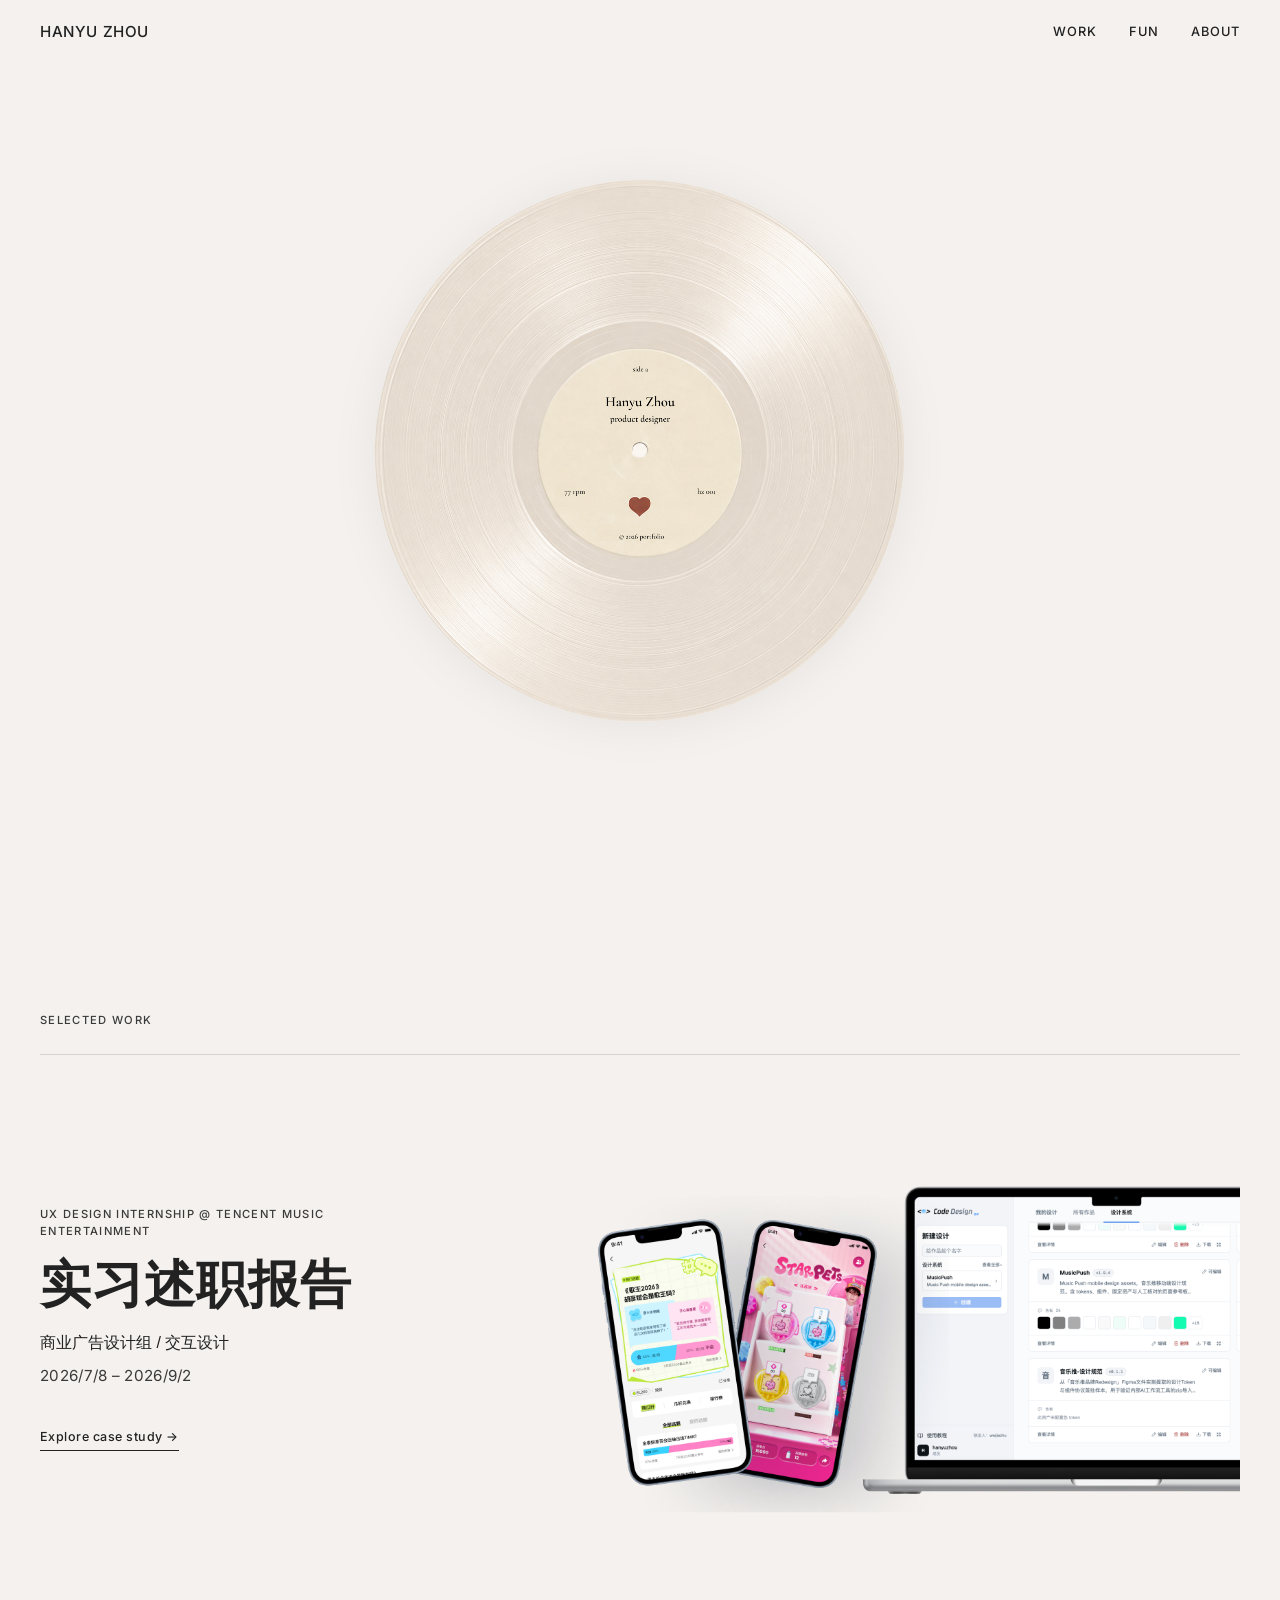
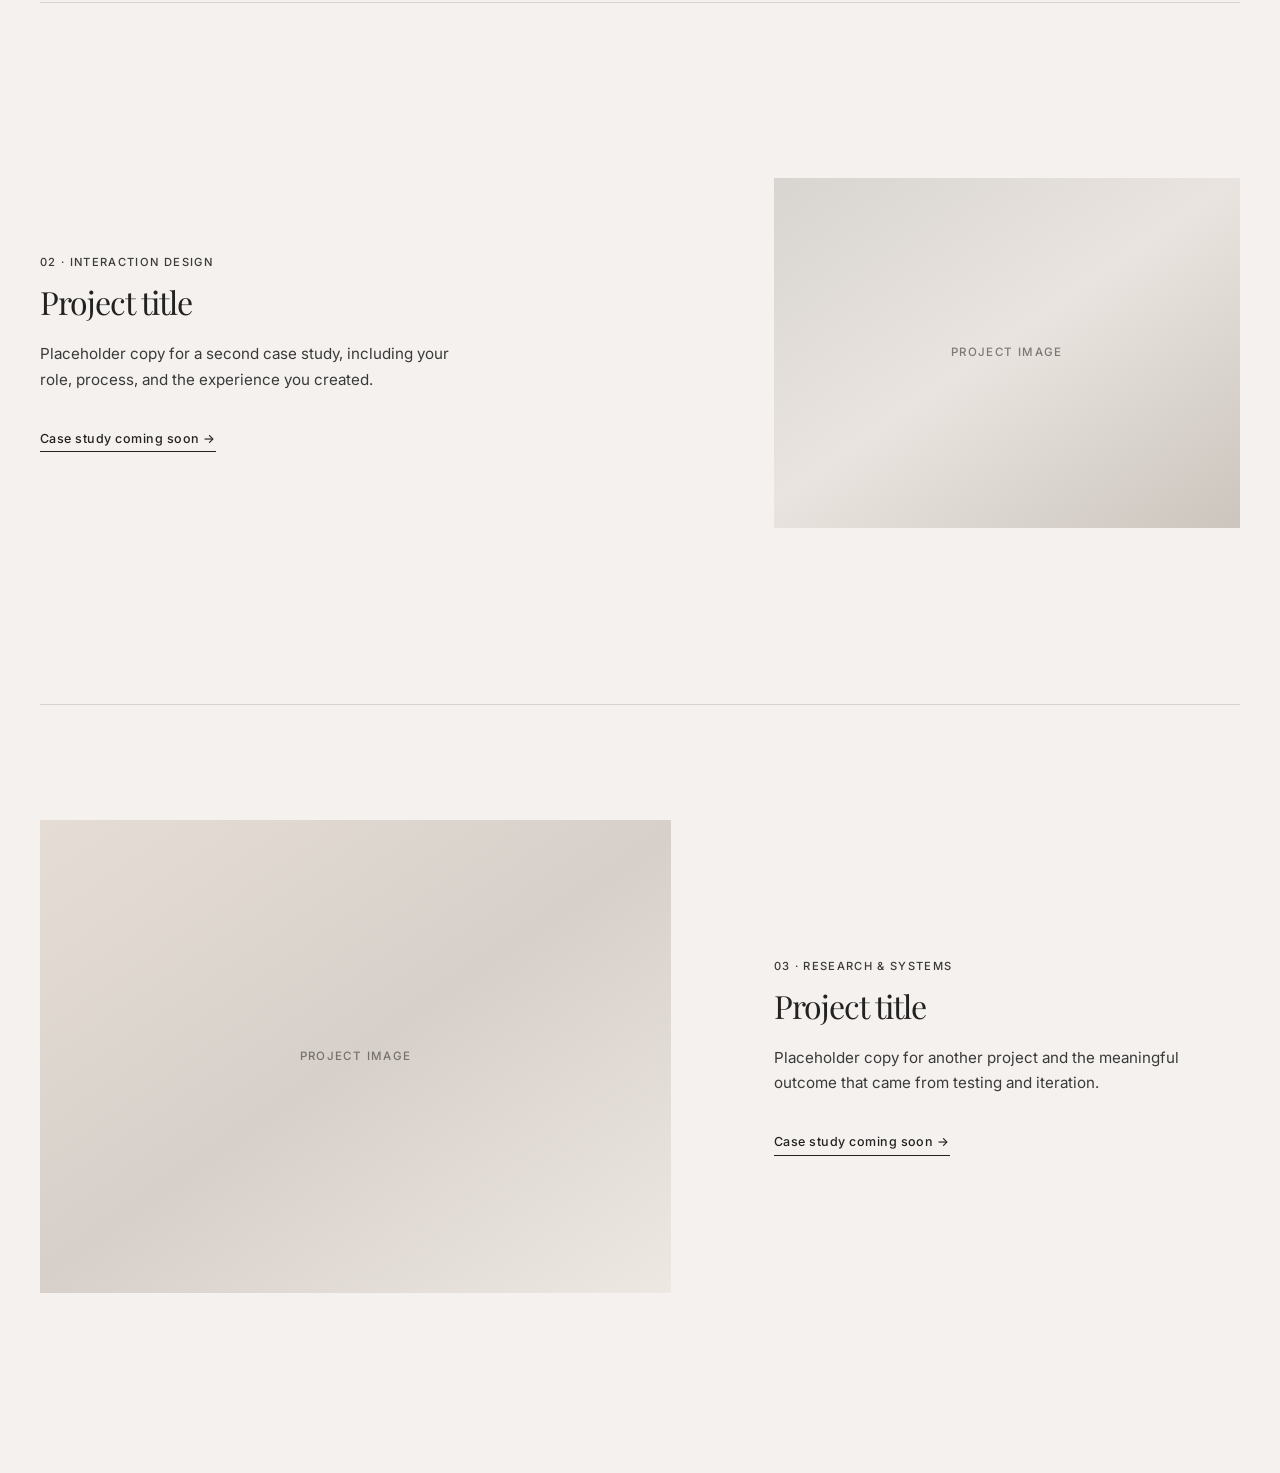
==== index.html @ 380f493a "Publish the static portfolio site for Vercel. Co-authored-by: Cursor <cursoragent@cursor.com>" ====
<!DOCTYPE html>
<html lang="en">
  <head>
    <meta charset="UTF-8" />
    <meta name="viewport" content="width=device-width, initial-scale=1.0" />
    <title>Hanyu Zhou — Product Designer</title>
    <link rel="preconnect" href="https://fonts.googleapis.com" />
    <link rel="preconnect" href="https://fonts.gstatic.com" crossorigin />
    <link
      href="https://fonts.googleapis.com/css2?family=Inter:wght@300;400;500;600&family=Playfair+Display:ital,wght@0,400;0,500;1,400&display=swap"
      rel="stylesheet"
    />
    <link rel="stylesheet" href="styles.css?v=20260831" />
  </head>
  <body>
    <header class="site-header">
      <a href="#" class="logo" aria-label="Home">Hanyu Zhou</a>
      <nav class="site-nav" aria-label="Primary">
        <a href="#work" class="nav-link">Work</a>
        <a href="#fun" class="nav-link">Fun</a>
        <a href="about.html" class="nav-link">About</a>
      </nav>
    </header>

    <main>
      <section class="hero" aria-label="Introduction">
        <div class="hero-inner">
          <div class="hero-vinyl" aria-hidden="true">
            <div class="vinyl-frame">
              <img
                src="assets/vinyl.png"
                alt=""
                class="vinyl-img"
                width="560"
                height="560"
              />
            </div>
          </div>
        </div>
      </section>

      <section id="work" class="work" aria-label="Selected work">
        <header class="work-header">
          <p class="eyebrow">Selected work</p>
        </header>

        <div class="project-list">
          <article class="project project--report">
            <div class="project-copy">
              <p class="project-meta">
                UX Design Internship @ Tencent Music Entertainment
              </p>
              <h2 class="zh">实习述职报告</h2>
              <p class="project-role zh">商业广告设计组 / 交互设计</p>
              <p class="project-date">2026/7/8 – 2026/9/2</p>
              <a href="tencent-music.html" class="project-link"
                >Explore case study →</a
              >
            </div>
            <div class="project-visual project-visual--report">
              <img
                src="assets/tme_title.png"
                alt="腾讯音乐实习项目界面示意"
                width="3840"
                height="2160"
              />
            </div>
          </article>

          <article class="project project--reverse">
            <div class="project-visual project-visual--two" role="img" aria-label="Project image placeholder">
              <span>Project image</span>
            </div>
            <div class="project-copy">
              <p class="project-meta">02 · Interaction design</p>
              <h2>Project title</h2>
              <p>
                Placeholder copy for a second case study, including your role,
                process, and the experience you created.
              </p>
              <span class="project-link">Case study coming soon →</span>
            </div>
          </article>

          <article class="project">
            <div class="project-visual project-visual--three" role="img" aria-label="Project image placeholder">
              <span>Project image</span>
            </div>
            <div class="project-copy">
              <p class="project-meta">03 · Research &amp; systems</p>
              <h2>Project title</h2>
              <p>
                Placeholder copy for another project and the meaningful outcome
                that came from testing and iteration.
              </p>
              <span class="project-link">Case study coming soon →</span>
            </div>
          </article>
        </div>
      </section>
    </main>
  </body>
</html>
---- styles.css ----
:root {
  --bg-cream: #f4f1ee;
  --text: #222;
  --text-muted: #3a3a3a;
  --header-pad: clamp(1.25rem, 4vw, 2.5rem);
}

*,
*::before,
*::after {
  box-sizing: border-box;
}

html {
  scroll-behavior: smooth;
}

@media (prefers-reduced-motion: reduce) {
  html {
    scroll-behavior: auto;
  }

  .vinyl-img {
    animation: none !important;
  }
}

body {
  margin: 0;
  font-family: "Inter", "PingFang SC", "Hiragino Sans GB", "Microsoft YaHei",
    system-ui, sans-serif;
  font-size: 1rem;
  line-height: 1.55;
  color: var(--text);
  background: var(--bg-cream);
}

.zh {
  font-family: "PingFang SC", "Hiragino Sans GB", "Microsoft YaHei",
    "Noto Sans SC", sans-serif;
}

.site-header {
  position: fixed;
  top: 0;
  left: 0;
  right: 0;
  z-index: 20;
  display: flex;
  align-items: center;
  justify-content: space-between;
  padding: 1.25rem var(--header-pad);
  background: rgba(244, 241, 238, 0.82);
  backdrop-filter: blur(10px);
  -webkit-backdrop-filter: blur(10px);
}

.logo {
  font-weight: 500;
  font-size: 0.95rem;
  letter-spacing: 0.04em;
  text-transform: uppercase;
  text-decoration: none;
  color: var(--text);
}

.logo:hover {
  opacity: 0.75;
}

.site-nav {
  display: flex;
  gap: 2rem;
}

.nav-link {
  font-size: 0.8rem;
  font-weight: 500;
  letter-spacing: 0.08em;
  text-transform: uppercase;
  text-decoration: none;
  color: var(--text);
}

.nav-link:hover {
  opacity: 0.65;
}

.nav-link--active {
  border-bottom: 1px solid currentColor;
}

.hero {
  position: relative;
  min-height: 100svh;
  display: flex;
  flex-direction: column;
  align-items: center;
  justify-content: center;
  padding: 5rem var(--header-pad);
  background-color: var(--bg-cream);
}

.hero-inner {
  width: 100%;
  max-width: 1200px;
  margin: 0 auto;
  display: flex;
  justify-content: center;
  align-items: center;
}

.hero-vinyl {
  display: flex;
  justify-content: center;
  align-items: center;
}

.vinyl-frame {
  width: min(92vw, 560px);
  aspect-ratio: 1;
  border-radius: 50%;
  /* Even lift — large downward offset reads as a dark rim on a spinning circle */
  filter: drop-shadow(0 4px 22px rgba(0, 0, 0, 0.06));
}

.vinyl-img {
  display: block;
  width: 100%;
  height: auto;
  animation: vinyl-spin 72s linear infinite;
}

@keyframes vinyl-spin {
  from {
    transform: rotate(0deg);
  }
  to {
    transform: rotate(360deg);
  }
}

.work {
  padding: 7rem var(--header-pad) 4rem;
  background-color: var(--bg-cream);
}

.work-header,
.project-list {
  width: 100%;
  max-width: 1200px;
  margin: 0 auto;
}

.work-header {
  padding-bottom: 0.75rem;
}

.eyebrow,
.project-meta {
  margin: 0 0 0.8rem;
  font-size: 0.7rem;
  font-weight: 500;
  letter-spacing: 0.12em;
  text-transform: uppercase;
  color: var(--text-muted);
}

.project {
  min-height: 78svh;
  display: grid;
  grid-template-columns: minmax(0, 1.15fr) minmax(260px, 0.85fr);
  align-items: center;
  gap: clamp(3rem, 8vw, 8rem);
  padding: clamp(4rem, 9vw, 8rem) 0;
  border-top: 1px solid rgba(34, 34, 34, 0.14);
}

.project--report {
  grid-template-columns: minmax(240px, 0.42fr) minmax(0, 0.58fr);
  gap: clamp(2rem, 5vw, 4.5rem);
  min-height: auto;
  padding: clamp(3rem, 7vw, 5.5rem) 0;
}

.project--reverse .project-visual {
  order: 2;
}

.project--reverse .project-copy {
  order: 1;
}

.project-visual {
  aspect-ratio: 4 / 3;
  display: grid;
  place-items: center;
  overflow: hidden;
  color: rgba(34, 34, 34, 0.55);
}

.project-visual--report {
  aspect-ratio: auto;
  background: transparent;
}

.project-visual--report img {
  display: block;
  width: 100%;
  height: auto;
}

.project-visual span {
  font-size: 0.72rem;
  font-weight: 500;
  letter-spacing: 0.12em;
  text-transform: uppercase;
}

.project-visual--one {
  background: linear-gradient(145deg, #ded7d0, #ebe5df 52%, #d4cbc3);
}

.project-visual--two {
  background: linear-gradient(145deg, #d8d4cf, #e9e4df 48%, #ccc5be);
}

.project-visual--three {
  background: linear-gradient(145deg, #e5ddd5, #d7d0ca 50%, #eee8e2);
}

.project-copy {
  max-width: 27rem;
}

.project--report .project-copy {
  max-width: 22rem;
}

.project-copy h2 {
  margin: 0 0 1.25rem;
  font-family: "Playfair Display", Georgia, serif;
  font-size: clamp(1.2rem, 2.5vw, 2.375rem);
  font-weight: 400;
  line-height: 1.15;
  letter-spacing: -0.03em;
}

.project--report .project-copy h2.zh {
  margin: 0 0 1rem;
  font-family: "PingFang SC", "Hiragino Sans GB", "Microsoft YaHei", sans-serif;
  font-size: clamp(2rem, 4vw, 3.25rem);
  font-weight: 600;
  letter-spacing: 0.02em;
  line-height: 1.2;
}

.project-role {
  margin: 0 0 0.55rem;
  color: var(--text);
  font-size: 1rem;
  line-height: 1.5;
}

.project-date {
  margin: 0 0 2.25rem;
  color: var(--text-muted);
  font-size: 0.95rem;
  letter-spacing: 0.02em;
}

.project-copy > p:not(.project-meta):not(.project-role):not(.project-date) {
  margin: 0 0 2rem;
  color: var(--text-muted);
  font-size: 0.95rem;
  line-height: 1.7;
}

.project-link {
  display: inline-block;
  padding-bottom: 0.2rem;
  border-bottom: 1px solid currentColor;
  font-size: 0.78rem;
  font-weight: 500;
  letter-spacing: 0.04em;
  text-decoration: none;
  color: inherit;
}

.project-link:hover {
  opacity: 0.65;
}

.case {
  width: min(920px, 100%);
  margin: 0 auto;
  padding: 8rem var(--header-pad) 5rem;
}

.case-hero {
  margin-bottom: 3rem;
}

.case-hero h1 {
  margin: 0 0 1.25rem;
  font-family: "Playfair Display", Georgia, serif;
  font-size: clamp(1.6rem, 3.2vw, 2.6rem);
  font-weight: 400;
  line-height: 1.2;
  letter-spacing: -0.03em;
}

.case--report .case-hero h1.zh {
  font-family: "PingFang SC", "Hiragino Sans GB", "Microsoft YaHei", sans-serif;
  font-size: clamp(2rem, 4.2vw, 3.4rem);
  font-weight: 600;
  letter-spacing: 0.02em;
}

.case-lede {
  margin: 0 0 2.5rem;
  max-width: 36rem;
  color: var(--text-muted);
  font-size: 1rem;
  line-height: 1.7;
}

.case--report .case-lede {
  margin-bottom: 2.5rem;
  color: var(--text);
}

.case--report .project-date {
  margin-bottom: 2.5rem;
}

.case-meta {
  display: grid;
  grid-template-columns: repeat(4, minmax(0, 1fr));
  gap: 1.5rem;
  margin: 0;
  padding: 1.5rem 0 0;
  border-top: 1px solid rgba(34, 34, 34, 0.14);
}

.case-meta dt {
  margin: 0 0 0.35rem;
  font-size: 0.68rem;
  font-weight: 500;
  letter-spacing: 0.1em;
  text-transform: uppercase;
  color: var(--text-muted);
}

.case-meta dd {
  margin: 0;
  font-size: 0.9rem;
  line-height: 1.45;
}

.case--report .case-meta dt {
  font-size: 0.78rem;
}

.case--report .case-meta dd {
  font-size: 1.05rem;
  line-height: 1.55;
}

.case-media {
  display: grid;
  place-items: center;
  aspect-ratio: 16 / 9;
  margin: 0 0 3rem;
  background: linear-gradient(145deg, #ded7d0, #ebe5df 52%, #d4cbc3);
  color: rgba(34, 34, 34, 0.55);
}

.case-media--hero {
  aspect-ratio: 21 / 9;
}

.case-media--photo {
  aspect-ratio: auto;
  height: auto;
  background: none;
  overflow: visible;
  margin-bottom: 2rem;
}

.case-media--photo img {
  display: block;
  width: 100%;
  height: auto;
  object-fit: contain;
}

.case-media span {
  font-size: 0.72rem;
  font-weight: 500;
  letter-spacing: 0.12em;
  text-transform: uppercase;
}

.case-media-grid {
  display: grid;
  grid-template-columns: 1fr 1fr;
  gap: 1rem;
  margin: 0 0 3rem;
}

.case-media-grid .case-media {
  margin: 0;
  aspect-ratio: 4 / 3;
}

.case-section {
  margin: 0 0 3rem;
}

.case-section h2 {
  margin: 0 0 1rem;
  font-family: "Playfair Display", Georgia, serif;
  font-size: 1.35rem;
  font-weight: 400;
  letter-spacing: -0.02em;
}

.case-section h2.zh {
  font-family: "PingFang SC", "Hiragino Sans GB", "Microsoft YaHei", sans-serif;
  font-weight: 600;
  letter-spacing: 0.02em;
}

.case-section p,
.case-section li {
  color: var(--text-muted);
  font-size: 0.98rem;
  line-height: 1.7;
}

.case-section p {
  margin: 0 0 1rem;
}

.case-section p:last-child {
  margin-bottom: 0;
}

.case-section ul {
  margin: 0.5rem 0 0;
  padding-left: 1.15rem;
}

.case-section li + li {
  margin-top: 0.4rem;
}

.case-footer {
  padding-top: 1rem;
  border-top: 1px solid rgba(34, 34, 34, 0.14);
}

.visually-hidden {
  position: absolute;
  width: 1px;
  height: 1px;
  padding: 0;
  margin: -1px;
  overflow: hidden;
  clip: rect(0, 0, 0, 0);
  white-space: nowrap;
  border: 0;
}

.output-dir {
  margin: 0 0 4.5rem;
}

.section-label {
  margin: 0 0 1.5rem;
  font-family: "PingFang SC", "Hiragino Sans GB", "Microsoft YaHei", sans-serif;
  font-size: clamp(1.75rem, 3vw, 2.4rem);
  font-weight: 600;
  letter-spacing: 0.03em;
}

.output-dir-grid {
  display: grid;
  grid-template-columns: 1fr 1fr;
  gap: clamp(2rem, 5vw, 4rem);
  align-items: start;
}

.output-col-title {
  margin: 0;
  padding: 1rem 0;
  border-bottom: 1px dashed rgba(34, 34, 34, 0.35);
  font-family: "PingFang SC", "Hiragino Sans GB", "Microsoft YaHei", sans-serif;
  font-size: 1.05rem;
  font-weight: 600;
  letter-spacing: 0.04em;
}

.output-list {
  margin: 0;
  padding: 0;
  list-style: none;
}

.output-list li {
  border-bottom: 1px dashed rgba(34, 34, 34, 0.35);
}

.output-item {
  display: grid;
  grid-template-columns: 3.25rem minmax(0, 1fr);
  gap: 0.85rem;
  align-items: center;
  padding: 1.15rem 0;
  text-decoration: none;
  color: inherit;
}

.output-item:hover .output-name {
  opacity: 0.65;
}

.output-num {
  font-family: "Playfair Display", Georgia, serif;
  font-size: 1.65rem;
  font-weight: 400;
  line-height: 1.15;
  letter-spacing: -0.02em;
  color: var(--text);
  transform: translateY(-0.14em);
}

.output-name {
  margin: 0;
  font-family: "PingFang SC", "Hiragino Sans GB", "Microsoft YaHei", sans-serif;
  font-size: 1rem;
  font-weight: 600;
  line-height: 1.4;
}

.output-dates {
  margin: 0;
  color: var(--text-muted);
  font-size: 0.88rem;
  line-height: 1.4;
}

.report-project {
  margin: 0 0 5rem;
  padding-top: 1rem;
  border-top: 1px solid rgba(34, 34, 34, 0.14);
  scroll-margin-top: 5.5rem;
}

.report-project--shell {
  opacity: 0.72;
}

.report-project-header {
  display: grid;
  grid-template-columns: 4rem minmax(0, 1fr);
  gap: 1rem;
  margin-bottom: 2.75rem;
  align-items: start;
}

.report-project-index {
  margin: 0;
  font-family: "Playfair Display", Georgia, serif;
  font-size: clamp(2rem, 4vw, 2.75rem);
  font-weight: 400;
  line-height: 1;
  letter-spacing: -0.03em;
}

.report-project-tag {
  margin: 0.35rem 0 0.75rem;
  font-size: clamp(0.78rem, 1vw, 0.9rem);
  font-weight: 500;
  letter-spacing: 0.1em;
  text-transform: none;
  color: var(--text-muted);
}

.report-project-header h2 {
  margin: 0 0 0.85rem;
  font-family: "PingFang SC", "Hiragino Sans GB", "Microsoft YaHei", sans-serif;
  font-size: clamp(2rem, 4.2vw, 3.1rem);
  font-weight: 600;
  line-height: 1.15;
  letter-spacing: 0.02em;
}

.report-project-caption {
  margin: 0;
  max-width: 42rem;
  color: var(--text-muted);
  font-size: clamp(1rem, 1.25vw, 1.15rem);
  line-height: 1.8;
}

.report-module {
  margin: 0 0 3rem;
}

.report-module h3 {
  margin: 0 0 1.15rem;
  font-family: "PingFang SC", "Hiragino Sans GB", "Microsoft YaHei", sans-serif;
  font-size: clamp(1.85rem, 3.4vw, 2.7rem);
  font-weight: 600;
  letter-spacing: 0.02em;
}

.report-subhead {
  margin: 1.75rem 0 0.85rem;
  font-family: "PingFang SC", "Hiragino Sans GB", "Microsoft YaHei", sans-serif;
  font-size: clamp(1.4rem, 2.3vw, 1.85rem);
  font-weight: 600;
  letter-spacing: 0.02em;
}

.report-module > .report-subhead:first-of-type {
  margin-top: 0.35rem;
}

.report-module > p.zh {
  margin: 0 0 1.25rem;
  color: var(--text-muted);
  font-size: 0.98rem;
  line-height: 1.7;
}

.report-caption-block {
  margin: 0 0 1.1rem;
  color: var(--text-muted);
  font-size: clamp(1rem, 1.25vw, 1.14rem);
  line-height: 1.8;
}

.report-caption-block strong {
  color: var(--text);
  font-weight: 600;
}

.report-caption-block + .case-media {
  margin-top: 1.35rem;
}

.report-points {
  margin: 0;
  padding: 0;
  list-style: none;
  counter-reset: report-point;
}

.report-points > li {
  position: relative;
  padding-left: 2.2rem;
  margin: 0 0 2.1rem;
  counter-increment: report-point;
}

.report-points > li:last-child {
  margin-bottom: 0;
}

.report-points > li::before {
  content: counter(report-point);
  position: absolute;
  left: 0;
  top: 0.15rem;
  font-family: "Playfair Display", Georgia, serif;
  font-size: 1.35rem;
  line-height: 1.35;
  color: var(--text);
}

.report-points strong {
  display: block;
  margin-bottom: 0.7rem;
  font-family: "PingFang SC", "Hiragino Sans GB", "Microsoft YaHei", sans-serif;
  font-size: clamp(1.08rem, 1.5vw, 1.3rem);
  font-weight: 600;
}

.report-points ul {
  margin: 0;
  padding-left: 1.1rem;
}

.report-points ul li {
  margin: 0 0 0.6rem;
  color: var(--text-muted);
  font-size: clamp(0.98rem, 1.2vw, 1.12rem);
  line-height: 1.75;
  list-style: disc;
}

.report-points ul li:last-child {
  margin-bottom: 0;
}

.report-points p {
  margin: 0;
  color: var(--text-muted);
  font-size: 0.92rem;
  line-height: 1.7;
}

.report-module-note {
  margin: 0 0 1.5rem;
  color: var(--text-muted);
  font-size: clamp(1rem, 1.25vw, 1.15rem);
  line-height: 1.75;
}

.report-placeholder {
  margin: 0 0 1.25rem;
  padding: 1.25rem 1.35rem;
  border: 1px dashed rgba(34, 34, 34, 0.22);
  color: var(--text-muted);
  font-size: 0.92rem;
  line-height: 1.7;
}

.report-placeholder p {
  margin: 0 0 0.65rem;
}

.report-placeholder p:last-child {
  margin-bottom: 0;
}

/* ---------- 为什么 B 端设计适合 AI：开放式三栏 ---------- */

.b2b-ai-grid {
  display: grid;
  grid-template-columns: repeat(3, minmax(0, 1fr));
  align-items: stretch;
  margin-top: clamp(1.25rem, 2.5vw, 2rem);
}

.b2b-ai-point {
  display: flex;
  flex-direction: column;
  justify-content: center;
  min-height: clamp(190px, 22vw, 250px);
  padding: 0 clamp(1.35rem, 2.5vw, 2.25rem);
}

.b2b-ai-point:first-child {
  padding-left: 0;
}

.b2b-ai-point + .b2b-ai-point {
  border-left: 1px solid rgba(34, 34, 34, 0.2);
}

.b2b-ai-num {
  margin: 0 0 1.25rem;
  color: rgba(34, 34, 34, 0.42);
  font-family: "Playfair Display", Georgia, serif;
  font-size: 0.92rem;
  line-height: 1;
}

.b2b-ai-point h4 {
  margin: 0 0 0.65rem;
  font-family: "PingFang SC", "Hiragino Sans GB", "Microsoft YaHei", sans-serif;
  font-size: clamp(1.2rem, 1.8vw, 1.5rem);
  font-weight: 600;
  line-height: 1.35;
}

.b2b-ai-point strong {
  display: block;
  margin-bottom: 0.55rem;
  font-size: clamp(0.92rem, 1.15vw, 1.02rem);
  font-weight: 500;
  line-height: 1.5;
}

.b2b-ai-point > p:last-child {
  margin: 0;
  color: var(--text-muted);
  font-size: clamp(0.82rem, 1vw, 0.92rem);
  line-height: 1.7;
  text-wrap: pretty;
}

@media (max-width: 720px) {
  .b2b-ai-grid {
    grid-template-columns: 1fr;
  }

  .b2b-ai-point,
  .b2b-ai-point:first-child {
    min-height: 0;
    padding: 1.25rem 0;
  }

  .b2b-ai-point + .b2b-ai-point {
    border-top: 1px solid rgba(34, 34, 34, 0.2);
    border-left: 0;
  }

  .b2b-ai-num {
    margin-bottom: 0.65rem;
  }
}

/* ---------- 借助 AI 提取规范：三步卡片 ---------- */

.ai-extract-grid {
  --extract-gap: clamp(1.25rem, 2.2vw, 2rem);
  display: grid;
  grid-template-columns: repeat(3, minmax(0, 1fr));
  gap: var(--extract-gap);
  align-items: stretch;
}

.ai-extract-card {
  position: relative;
  display: grid;
  grid-template-rows: auto minmax(3.4em, auto) 1fr;
  align-content: stretch;
  height: 100%;
  min-height: 100%;
  padding: clamp(1.5rem, 2.2vw, 2.1rem) clamp(1.35rem, 2vw, 1.9rem);
  border: none;
  border-radius: 20px;
  background: linear-gradient(
    155deg,
    #ece7e1 0%,
    #e7e1da 52%,
    #e0d9d1 100%
  );
}

.ai-extract-card:not(:last-child)::after {
  content: "→";
  position: absolute;
  top: 50%;
  right: calc(var(--extract-gap) * -0.5);
  z-index: 2;
  color: rgba(34, 34, 34, 0.42);
  font-family: "Inter", sans-serif;
  font-size: 1rem;
  font-weight: 300;
  line-height: 1;
  transform: translate(50%, -50%);
}

.ai-extract-card-step {
  margin: 0 0 0.5rem;
  font-family: "Inter", "PingFang SC", "Hiragino Sans GB", "Microsoft YaHei",
    sans-serif;
  font-size: clamp(0.78rem, 0.9vw, 0.86rem);
  font-weight: 400;
  letter-spacing: 0.08em;
  color: rgba(34, 34, 34, 0.52);
}

.ai-extract-card-title {
  margin: 0;
  min-height: 3.4em;
  font-family: "PingFang SC", "Hiragino Sans GB", "Microsoft YaHei", sans-serif;
  font-size: clamp(0.98rem, 1.2vw, 1.1rem);
  font-weight: 400;
  line-height: 1.5;
  text-wrap: pretty;
}

.ai-extract-card-media {
  margin-top: 1.15rem;
  display: flex;
  flex-direction: column;
  justify-content: flex-start;
  align-items: stretch;
  gap: clamp(0.8rem, 1.4vw, 1.15rem);
  min-height: 0;
  height: 100%;
}

.ai-extract-card-media > img {
  display: block;
  width: 100%;
  height: auto;
}

/* Figma 插件徽章：放大，接近上方 Agent 图标宽度 */
.ai-extract-card-media-extra {
  width: 92% !important;
  max-width: 92%;
  align-self: center;
  height: auto;
}

.ai-extract-card-caption {
  margin: 1.1rem 0 0;
  color: var(--text-muted);
  font-size: clamp(0.92rem, 1.05vw, 1.02rem);
  line-height: 1.75;
  text-wrap: pretty;
}

@media (max-width: 900px) {
  .ai-extract-grid {
    grid-template-columns: 1fr;
  }

  .ai-extract-card:not(:last-child)::after {
    display: none;
  }

  .ai-extract-card-title {
    min-height: 0;
  }
}

/* ---------- 规范走查统一：双栏等宽 ---------- */

.spec-unify-grid {
  display: grid;
  grid-template-columns: 1fr 1fr;
  gap: clamp(1.25rem, 2.2vw, 2rem);
  align-items: stretch;
}

.spec-unify-card {
  display: flex;
  flex-direction: column;
  height: 100%;
  padding: clamp(1.35rem, 2vw, 1.85rem);
  border-radius: 20px;
  background: linear-gradient(
    155deg,
    #ece7e1 0%,
    #e7e1da 52%,
    #e0d9d1 100%
  );
}

.spec-unify-card-title {
  margin: 0 0 1rem;
  font-family: "PingFang SC", "Hiragino Sans GB", "Microsoft YaHei", sans-serif;
  font-size: clamp(1.05rem, 1.4vw, 1.2rem);
  font-weight: 600;
  letter-spacing: 0.02em;
}

.spec-unify-card-media {
  margin-top: 0;
}

.spec-unify-card-media img {
  display: block;
  width: 100%;
  height: auto;
}

@media (max-width: 900px) {
  .spec-unify-grid {
    grid-template-columns: 1fr;
  }
}

.spec-color-compare {
  margin-top: clamp(1.75rem, 3vw, 2.5rem);
}

.spec-color-compare-grid {
  display: grid;
  grid-template-columns: 1fr 1fr;
  gap: clamp(1rem, 2vw, 1.5rem);
  align-items: stretch;
}

.spec-color-compare-grid img {
  display: block;
  width: 100%;
  height: auto;
  border-radius: 12px;
}

.spec-color-compare-note {
  margin: 1.15rem 0 0;
  color: var(--text-muted);
  font-size: 0.95rem;
  line-height: 1.75;
  text-wrap: pretty;
}

@media (max-width: 900px) {
  .spec-color-compare-grid {
    grid-template-columns: 1fr;
  }
}

/* ---------- 沉淀设计资产：四栏结构包 ---------- */

.asset-pack-grid {
  display: grid;
  grid-template-columns: 1fr 1fr;
  gap: clamp(1.5rem, 3vw, 2.5rem) clamp(1.25rem, 2.5vw, 2rem);
  align-items: start;
}

.asset-pack-item {
  margin: 0;
  display: flex;
  flex-direction: column;
  gap: 0.7rem;
}

.asset-pack-item figcaption {
  display: flex;
  flex-direction: column;
  gap: 0.2rem;
}

.asset-pack-key {
  font-family: "Inter", "PingFang SC", system-ui, sans-serif;
  font-size: clamp(1.05rem, 1.5vw, 1.25rem);
  font-weight: 600;
  letter-spacing: 0.01em;
  line-height: 1.3;
}

.asset-pack-key--rules {
  color: #0f9e7a;
}

.asset-pack-key--components {
  color: #7a5cff;
}

.asset-pack-key--references {
  color: #d45a8c;
}

.asset-pack-key--assets {
  color: #e06a3a;
}

.asset-pack-label {
  color: var(--text);
  font-size: 1rem;
  font-weight: 500;
  line-height: 1.4;
}

.asset-pack-item img {
  display: block;
  width: 100%;
  height: auto;
  background: transparent;
}

@media (max-width: 900px) {
  .asset-pack-grid {
    grid-template-columns: 1fr 1fr;
  }
}

@media (max-width: 560px) {
  .asset-pack-grid {
    grid-template-columns: 1fr;
  }
}

/* ---------- 校验和规则迭代 ---------- */

.validate-top {
  display: grid;
  grid-template-columns: minmax(0, 1.55fr) minmax(230px, 0.75fr);
  gap: clamp(1rem, 2vw, 1.75rem);
  align-items: stretch;
  margin-bottom: clamp(1rem, 2vw, 1.5rem);
}

.validate-evidence {
  min-width: 0;
}

.validate-compare {
  display: grid;
  grid-template-columns: minmax(0, 1fr) auto minmax(0, 1fr);
  gap: clamp(0.65rem, 1.2vw, 1rem);
  align-items: start;
}

.validate-prompt {
  margin: 0 0 0.65rem;
  color: var(--text-muted);
  font-size: 0.88rem;
  line-height: 1.5;
}

.validate-phone {
  margin: 0;
  min-width: 0;
}

.validate-phone figcaption {
  display: flex;
  align-items: baseline;
  justify-content: flex-start;
  gap: 0;
  margin: 0 0 0.5rem;
  font-family: "PingFang SC", "Hiragino Sans GB", "Microsoft YaHei", sans-serif;
  font-size: 0.88rem;
  font-weight: 500;
  letter-spacing: 0.02em;
}

.validate-phone figcaption strong {
  color: var(--text);
  font-size: inherit;
  font-weight: 600;
}

.validate-phone figcaption span {
  font-weight: 400;
}

.validate-phone img {
  display: block;
  width: 100%;
  height: min(34vh, 340px);
  border-radius: 14px;
  object-fit: cover;
  object-position: top center;
  background: #fff;
}

.validate-compare-arrow {
  display: grid;
  place-items: center;
  align-self: center;
  margin-top: 1.5rem;
  color: rgba(34, 34, 34, 0.42);
  font-size: 1.2rem;
  font-weight: 300;
}

.validate-quote {
  display: flex;
  flex-direction: column;
  justify-content: center;
  gap: 0.75rem;
  margin: 2.35rem 0 0;
  padding: clamp(1.15rem, 2vw, 1.65rem);
  border-radius: 16px;
  background: linear-gradient(150deg, #2d2e32 0%, #222327 100%);
  color: #fff;
}

.validate-quote-label {
  margin: 0;
  color: rgba(255, 255, 255, 0.58);
  font-size: 0.75rem;
  font-weight: 500;
  letter-spacing: 0.08em;
}

.validate-quote-text {
  margin: 0;
  font-size: clamp(1rem, 1.35vw, 1.16rem);
  font-weight: 500;
  line-height: 1.65;
  text-wrap: pretty;
}

.validate-flow {
  display: grid;
  grid-template-columns: minmax(0, 1.3fr) auto minmax(0, 1fr) auto minmax(0, 0.85fr);
  gap: clamp(0.5rem, 1vw, 0.85rem);
  align-items: stretch;
}

.validate-flow-card {
  display: flex;
  flex-direction: column;
  gap: 0.4rem;
  padding: clamp(0.85rem, 1.5vw, 1.15rem);
  border-radius: 14px;
  background: linear-gradient(
    155deg,
    #ece7e1 0%,
    #e7e1da 52%,
    #e0d9d1 100%
  );
}

.validate-flow-card h4 {
  margin: 0;
  font-family: "PingFang SC", "Hiragino Sans GB", "Microsoft YaHei", sans-serif;
  font-size: 0.95rem;
  font-weight: 600;
  letter-spacing: 0.02em;
}

.validate-flow-card p {
  margin: 0;
  color: var(--text-muted);
  font-size: 0.82rem;
  line-height: 1.55;
}

.validate-flow-arrow {
  display: grid;
  place-items: center;
  color: rgba(34, 34, 34, 0.35);
  font-size: 1.15rem;
  line-height: 1;
  align-self: center;
}

#p01-validate {
  scroll-margin-top: 4.5rem;
}

#p01-validate.report-module {
  margin-bottom: 2rem;
}

#p01-validate > h3 {
  margin-bottom: 0.85rem;
  font-size: clamp(1.25rem, 2vw, 1.55rem);
}

@media (max-width: 900px) {
  .validate-top {
    grid-template-columns: 1fr;
  }

  .validate-quote {
    margin-top: 0;
  }

  .validate-flow {
    grid-template-columns: 1fr;
    gap: 0.75rem;
  }

  .validate-flow-arrow {
    transform: rotate(90deg);
    padding: 0.15rem 0;
  }
}

@media (max-width: 560px) {
  .validate-compare {
    grid-template-columns: 1fr;
  }

  .validate-compare-arrow {
    margin: 0;
    transform: rotate(90deg);
  }

  .validate-phone img {
    height: auto;
  }
}

/* ---------- 持续迭代 ---------- */

.iterate-flow {
  position: relative;
  display: grid;
  grid-template-columns:
    minmax(0, 1fr) auto
    minmax(0, 1fr) auto
    minmax(0, 1fr) auto
    minmax(0, 1fr) auto
    minmax(0, 1fr) auto
    minmax(0, 1fr);
  gap: clamp(0.35rem, 0.8vw, 0.6rem);
  align-items: stretch;
  margin-bottom: clamp(0.8rem, 1.5vw, 1.1rem);
  padding-bottom: clamp(2.8rem, 4.5vw, 3.5rem);
}

.iterate-flow .validate-flow-card {
  align-items: flex-start;
  gap: 0.3rem;
  padding: clamp(0.75rem, 1.3vw, 1rem);
  min-height: 100%;
}

.iterate-flow-num {
  margin: 0;
  font-family: "Playfair Display", Georgia, serif;
  font-size: 0.95rem;
  font-weight: 400;
  letter-spacing: 0.02em;
  color: rgba(34, 34, 34, 0.45);
  line-height: 1;
}

.iterate-flow .validate-flow-card h4 {
  font-size: clamp(0.82rem, 1.05vw, 0.95rem);
  line-height: 1.35;
}

.iterate-return {
  position: absolute;
  left: 41.3%;
  right: 6.47%;
  bottom: 0;
  height: clamp(2.5rem, 4vw, 3rem);
  border-right: 1.25px solid rgba(34, 34, 34, 0.55);
  border-bottom: 1.25px solid rgba(34, 34, 34, 0.55);
  border-left: 1.25px solid rgba(34, 34, 34, 0.55);
  pointer-events: none;
}

.iterate-return::before {
  content: "";
  position: absolute;
  top: 0;
  left: 0;
  width: 7px;
  height: 7px;
  border-top: 1.25px solid rgba(34, 34, 34, 0.72);
  border-left: 1.25px solid rgba(34, 34, 34, 0.72);
  transform: translate(-50%, 1px) rotate(45deg);
}

.iterate-guardrails {
  display: grid;
  gap: 0;
}

.iterate-boundary {
  display: grid;
  grid-template-columns: minmax(7.5rem, 0.3fr) minmax(0, 1fr);
  gap: 1rem;
  align-items: baseline;
  padding: 0.55rem 0.15rem;
  border-top: 1px solid rgba(34, 34, 34, 0.16);
}

.iterate-boundary:last-child {
  border-top: 0;
  border-bottom: 1px solid rgba(34, 34, 34, 0.16);
}

.iterate-boundary p {
  margin: 0;
  color: var(--text-muted);
  font-size: 0.82rem;
  line-height: 1.5;
}

.iterate-boundary .iterate-boundary-label {
  color: var(--text);
  font-weight: 600;
}

.iterate-effective {
  margin: 0;
  padding: 0.55rem 0.75rem;
  border-radius: 8px;
  background: #e8e2dc;
  color: var(--text);
  font-size: 0.82rem;
  font-weight: 500;
  line-height: 1.45;
  text-align: center;
}

#p01-iterate > h3 {
  margin-bottom: 0.55rem;
}

#p01-iterate .report-module-note {
  margin-bottom: 1.15rem;
}

@media (max-width: 900px) {
  .iterate-flow {
    grid-template-columns: 1fr;
    gap: 0.55rem;
    padding-bottom: 0;
  }

  .iterate-flow .validate-flow-arrow {
    transform: rotate(90deg);
  }

  .iterate-return {
    position: relative;
    inset: auto;
    height: auto;
    padding: 0.35rem 0;
    border: 0;
    color: var(--text-muted);
    font-size: 0.78rem;
    text-align: center;
  }

  .iterate-return::before {
    content: "↩  回到设计师 Review";
    position: static;
    display: block;
    width: auto;
    height: auto;
    border: 0;
    transform: none;
  }

  .iterate-boundary {
    grid-template-columns: 1fr;
    gap: 0.2rem;
  }
}

/* ---------- 音乐推设计规范：可滚动 + 上下渐隐 ---------- */

.spec-scroll-grid {
  display: grid;
  grid-template-columns: repeat(3, minmax(0, 1fr));
  gap: clamp(1.1rem, 2vw, 1.75rem);
  align-items: stretch;
}

.spec-scroll-card {
  display: flex;
  flex-direction: column;
  min-height: 0;
}

.spec-scroll-card-title {
  margin: 0 0 0.85rem;
  font-family: "PingFang SC", "Hiragino Sans GB", "Microsoft YaHei", sans-serif;
  font-size: clamp(1rem, 1.3vw, 1.12rem);
  font-weight: 600;
  letter-spacing: 0.02em;
}

.spec-scroll-viewport {
  position: relative;
  height: min(68vh, 640px);
  overflow-x: hidden;
  overflow-y: auto;
  overscroll-behavior: contain;
  border-radius: 18px;
  background: #ece7e1;
  -webkit-overflow-scrolling: touch;
  scrollbar-width: thin;
  scrollbar-color: rgba(34, 34, 34, 0.28) transparent;

  /* 仅底部渐隐，顶部保持清晰 */
  -webkit-mask-image: linear-gradient(
    to bottom,
    #000 0%,
    #000 88%,
    transparent 100%
  );
  mask-image: linear-gradient(
    to bottom,
    #000 0%,
    #000 88%,
    transparent 100%
  );
}

.spec-scroll-viewport::-webkit-scrollbar {
  width: 6px;
}

.spec-scroll-viewport::-webkit-scrollbar-thumb {
  background: rgba(34, 34, 34, 0.25);
  border-radius: 999px;
}

.spec-scroll-viewport img {
  display: block;
  width: 100%;
  height: auto;
}

@media (max-width: 900px) {
  .spec-scroll-grid {
    grid-template-columns: 1fr;
  }

  .spec-scroll-viewport {
    height: min(62vh, 520px);
  }
}

/* 图灵生成界面：窄屏手机长图，多列并排可滚 */
.spec-scroll-grid--phones {
  grid-template-columns: repeat(5, minmax(0, 1fr));
  gap: clamp(0.75rem, 1.4vw, 1.25rem);
}

.spec-scroll-grid--phones .spec-scroll-card-title {
  font-size: clamp(0.88rem, 1.1vw, 1rem);
  margin-bottom: 0.65rem;
}

.spec-scroll-grid--phones .spec-scroll-viewport {
  height: min(64vh, 580px);
  border-radius: 14px;
  background: #e8e3dd;
}

@media (max-width: 1100px) {
  .spec-scroll-grid--phones {
    grid-template-columns: repeat(3, minmax(0, 1fr));
  }
}

@media (max-width: 720px) {
  .spec-scroll-grid--phones {
    grid-template-columns: repeat(2, minmax(0, 1fr));
  }

  .spec-scroll-grid--phones .spec-scroll-viewport {
    height: min(58vh, 460px);
  }
}

/* ---------- 方法外延：交互设计师如何使用 AI ---------- */

.ai-method-kicker {
  margin: 0 0 0.65rem !important;
  color: rgba(34, 34, 34, 0.5) !important;
  font-size: 0.78rem !important;
  font-weight: 500;
  letter-spacing: 0.09em;
}

.ai-method-compare {
  display: grid;
  grid-template-columns: minmax(0, 1fr) auto minmax(0, 1fr);
  gap: clamp(0.9rem, 2vw, 1.75rem);
  align-items: center;
}

.ai-method-lane {
  padding: clamp(1.1rem, 2vw, 1.65rem);
  border-radius: 18px;
  background: linear-gradient(
    155deg,
    #ece7e1 0%,
    #e7e1da 52%,
    #e0d9d1 100%
  );
}

.ai-method-lane header {
  display: flex;
  align-items: baseline;
  justify-content: space-between;
  gap: 1rem;
  margin-bottom: 1.25rem;
  padding-bottom: 0.85rem;
  border-bottom: 1px solid rgba(34, 34, 34, 0.13);
}

.ai-method-lane h4 {
  margin: 0;
  font-family: "PingFang SC", "Hiragino Sans GB", "Microsoft YaHei", sans-serif;
  font-size: clamp(1.05rem, 1.5vw, 1.28rem);
  font-weight: 600;
  line-height: 1.35;
}

.ai-method-index {
  flex: 0 0 auto;
  color: rgba(34, 34, 34, 0.43);
  font-size: 0.65rem;
  font-weight: 500;
  letter-spacing: 0.1em;
}

.ai-method-step {
  display: grid;
  grid-template-columns: 2.15rem minmax(0, 1fr);
  gap: 0.8rem;
  align-items: center;
}

.ai-method-role {
  display: grid;
  place-items: center;
  width: 2.15rem;
  height: 2.15rem;
  border-radius: 50%;
  font-family: "Inter", "PingFang SC", system-ui, sans-serif;
  font-size: 0.73rem;
  font-weight: 600;
}

.ai-method-role--ai {
  background: #25262a;
  color: #fff;
}

.ai-method-role--human {
  border: 1px solid rgba(34, 34, 34, 0.45);
  color: var(--text);
}

.ai-method-step strong {
  display: block;
  margin-bottom: 0.18rem;
  font-size: clamp(0.96rem, 1.2vw, 1.06rem);
  font-weight: 600;
  line-height: 1.4;
}

.ai-method-step p {
  margin: 0;
  color: var(--text-muted);
  font-size: clamp(0.8rem, 0.95vw, 0.9rem);
  line-height: 1.55;
}

.ai-method-down {
  display: block;
  margin: 0.42rem 0 0.42rem 0.72rem;
  color: rgba(34, 34, 34, 0.42);
  font-size: 1.1rem;
  line-height: 1;
}

.ai-method-equals {
  color: rgba(34, 34, 34, 0.4);
  font-family: "Playfair Display", Georgia, serif;
  font-size: clamp(1.5rem, 2.5vw, 2rem);
}

.ai-method-thesis {
  margin: clamp(1rem, 2vw, 1.5rem) 0 0 !important;
  padding: 1rem 1.25rem;
  border-radius: 14px;
  background: linear-gradient(145deg, #2c2d31 0%, #222327 100%);
  color: #fff !important;
  font-size: clamp(1rem, 1.35vw, 1.15rem) !important;
  font-weight: 500;
  line-height: 1.55 !important;
  text-align: center;
}

.ai-practice-grid {
  display: grid;
  grid-template-columns: repeat(3, minmax(0, 1fr));
  gap: clamp(0.85rem, 1.7vw, 1.4rem);
}

.ai-practice-card {
  display: flex;
  flex-direction: column;
  min-width: 0;
  padding: clamp(1rem, 1.7vw, 1.4rem);
  border-radius: 18px;
  background: linear-gradient(
    155deg,
    #ece7e1 0%,
    #e7e1da 52%,
    #e0d9d1 100%
  );
}

.ai-practice-num {
  margin: 0 0 0.35rem;
  color: rgba(34, 34, 34, 0.42);
  font-family: "Playfair Display", Georgia, serif;
  font-size: 0.9rem;
}

.ai-practice-card h4 {
  margin: 0 0 1rem;
  font-family: "PingFang SC", "Hiragino Sans GB", "Microsoft YaHei", sans-serif;
  font-size: clamp(1.05rem, 1.35vw, 1.2rem);
  font-weight: 600;
  line-height: 1.4;
}

.ai-practice-line {
  display: grid;
  grid-template-columns: 3.25rem minmax(0, 1fr);
  gap: 0.6rem;
  padding: 0.68rem 0;
  border-top: 1px solid rgba(34, 34, 34, 0.11);
}

.ai-practice-line > span,
.ai-practice-judgement > span {
  font-size: 0.72rem;
  font-weight: 600;
  line-height: 1.55;
}

.ai-practice-line--avoid > span {
  color: rgba(34, 34, 34, 0.42);
}

.ai-practice-line--use > span {
  color: #087f62;
}

.ai-practice-line p,
.ai-practice-judgement p {
  margin: 0;
  color: var(--text-muted);
  font-size: clamp(0.79rem, 0.9vw, 0.87rem);
  line-height: 1.55;
}

.ai-practice-judgement {
  display: grid;
  grid-template-columns: 4rem minmax(0, 1fr);
  gap: 0.6rem;
  margin-top: auto;
  padding: 0.8rem;
  border-radius: 11px;
  background: rgba(255, 255, 255, 0.48);
}

.ai-practice-judgement > span {
  color: var(--text);
}

.ai-practice-judgement p {
  color: var(--text);
  font-weight: 500;
}

.ai-skill-strip {
  display: grid;
  grid-template-columns: minmax(10rem, 0.8fr) minmax(15rem, 1.25fr) minmax(15rem, 1fr);
  gap: clamp(1rem, 2vw, 1.75rem);
  align-items: center;
  margin-top: clamp(1rem, 2vw, 1.5rem);
  padding: clamp(1rem, 1.8vw, 1.35rem);
  border: 1px solid rgba(34, 34, 34, 0.12);
  border-radius: 16px;
}

.ai-skill-label {
  margin: 0 0 0.22rem;
  color: rgba(34, 34, 34, 0.48);
  font-size: 0.72rem;
  line-height: 1.4;
}

.ai-skill-title {
  margin: 0;
  font-size: clamp(0.95rem, 1.25vw, 1.08rem);
  font-weight: 600;
  line-height: 1.45;
}

.ai-skill-tags {
  display: flex;
  flex-wrap: wrap;
  gap: 0.45rem;
}

.ai-skill-tags span {
  padding: 0.42rem 0.7rem;
  border-radius: 999px;
  background: #e8e2dc;
  font-size: 0.75rem;
  line-height: 1.3;
  white-space: nowrap;
}

.ai-skill-note {
  margin: 0;
  color: var(--text-muted);
  font-size: clamp(0.78rem, 0.9vw, 0.86rem);
  line-height: 1.6;
}

@media (max-width: 900px) {
  .ai-method-compare {
    grid-template-columns: 1fr;
  }

  .ai-method-equals {
    justify-self: center;
    line-height: 1;
  }

  .ai-practice-grid {
    grid-template-columns: 1fr;
  }

  .ai-skill-strip {
    grid-template-columns: 1fr;
  }
}

@media (max-width: 560px) {
  .ai-method-lane header {
    align-items: flex-start;
    flex-direction: column-reverse;
    gap: 0.25rem;
  }

  .ai-skill-tags span {
    white-space: normal;
  }
}

.flowchart-frame {
  display: grid;
  place-items: center;
  min-height: 280px;
  padding: 2rem;
  border: 1px dashed rgba(34, 34, 34, 0.28);
  background: linear-gradient(145deg, #ebe6e1, #f3efeB 55%, #e4ddd6);
  color: rgba(34, 34, 34, 0.55);
  text-align: center;
}

.flowchart-frame span {
  max-width: 22rem;
  font-size: 0.85rem;
  font-weight: 500;
  letter-spacing: 0.04em;
  line-height: 1.6;
}

.about {
  padding: clamp(4rem, 10vw, 6rem) var(--header-pad) 5rem;
  background-color: var(--bg-cream);
}

.about--page {
  min-height: 100svh;
  padding-top: 8rem;
}

.about-title {
  margin: 0 0 2.5rem;
  text-align: center;
  font-size: 1rem;
  font-weight: 500;
  letter-spacing: 0.02em;
}

.about-photo-wrap {
  margin: 0 auto 2.25rem;
  max-width: min(420px, 92vw);
}

.about-photo {
  display: block;
  width: 100%;
  height: auto;
  box-shadow: 0 20px 50px rgba(0, 0, 0, 0.08);
}

.about-body {
  max-width: 38rem;
  margin: 0 auto;
  text-align: left;
  color: var(--text-muted);
  font-size: 0.98rem;
}

.about-body p {
  margin: 0 0 1.25rem;
}

.about-body p:last-child {
  margin-bottom: 0;
}

.resume {
  min-height: 100svh;
  padding: 8rem var(--header-pad) 5rem;
  background-color: var(--bg-cream);
}

.resume-grid {
  width: min(1120px, 100%);
  margin: 0 auto;
  display: grid;
  grid-template-columns: minmax(0, 1.05fr) minmax(0, 1.15fr) minmax(0, 0.9fr);
  gap: clamp(2rem, 4vw, 3.5rem);
  align-items: start;
}

.resume-name {
  margin: 0 0 3.25rem;
  font-family: "PingFang SC", "Hiragino Sans GB", "Microsoft YaHei", sans-serif;
  font-size: clamp(2.6rem, 5vw, 4rem);
  font-weight: 700;
  line-height: 1.1;
  letter-spacing: 0.04em;
}

.resume-heading {
  margin: 0 0 1.25rem;
  font-family: "PingFang SC", "Hiragino Sans GB", "Microsoft YaHei", sans-serif;
  font-size: 1.05rem;
  font-weight: 600;
  letter-spacing: 0.04em;
}

.resume-heading--top {
  margin-bottom: calc(clamp(2.6rem, 5vw, 4rem) * 1.1 + 3.25rem - 1.05rem);
}

.resume-slot {
  display: none;
}

.resume-block + .resume-block {
  margin-top: 2.5rem;
}

.edu-timeline {
  margin: 0;
  padding: 0;
  list-style: none;
}

.edu-timeline li {
  position: relative;
  display: grid;
  grid-template-columns: 1.5rem minmax(0, 1fr);
  gap: 0.85rem;
  padding-bottom: 1.5rem;
}

.edu-timeline li:not(:last-child)::before {
  content: "";
  position: absolute;
  left: 0.68rem;
  top: 1.35rem;
  bottom: 0;
  width: 1px;
  background: rgba(34, 34, 34, 0.18);
}

.edu-timeline li:last-child {
  padding-bottom: 0;
}

.edu-flag {
  display: grid;
  place-items: center;
  width: 1.35rem;
  height: 1.35rem;
  font-size: 0.95rem;
  line-height: 1;
}

.edu-top {
  display: flex;
  flex-wrap: wrap;
  align-items: baseline;
  gap: 0.55rem 0.9rem;
  margin-bottom: 0.35rem;
}

.edu-top strong {
  font-family: "PingFang SC", "Hiragino Sans GB", "Microsoft YaHei", sans-serif;
  font-size: 0.98rem;
  font-weight: 600;
}

.edu-years {
  color: rgba(34, 34, 34, 0.45);
  font-size: 0.88rem;
  letter-spacing: 0.02em;
}

.edu-body p {
  margin: 0;
  color: var(--text-muted);
  font-size: 0.9rem;
  line-height: 1.55;
}

.resume-entry + .resume-entry {
  margin-top: 1.5rem;
}

.resume-entry h3 {
  margin: 0 0 0.35rem;
  font-family: "PingFang SC", "Hiragino Sans GB", "Microsoft YaHei", sans-serif;
  font-size: 0.98rem;
  font-weight: 600;
  line-height: 1.45;
}

.resume-entry-sub {
  margin: 0 0 0.35rem;
  color: var(--text);
  font-size: 0.9rem;
  line-height: 1.45;
}

.resume-entry > p:last-child {
  margin: 0;
  color: var(--text-muted);
  font-size: 0.88rem;
  line-height: 1.65;
}

@media (max-width: 900px) {
  .vinyl-frame {
    width: min(82vw, 426px);
  }

  .work {
    padding-top: 6rem;
  }

  .project {
    min-height: auto;
    grid-template-columns: 1fr;
    gap: 2.5rem;
    padding: 4rem 0 5rem;
  }

  .project--report {
    grid-template-columns: 1fr;
    gap: 2rem;
  }

  .project--reverse .project-visual,
  .project--reverse .project-copy {
    order: initial;
  }

  .project--report .project-copy {
    max-width: 34rem;
  }

  .project-copy {
    max-width: 34rem;
  }

  .case-meta {
    grid-template-columns: 1fr 1fr;
  }

  .case-media--hero {
    aspect-ratio: 16 / 9;
  }

  .case-media-grid {
    grid-template-columns: 1fr;
  }

  .output-dir-grid {
    grid-template-columns: 1fr;
    gap: 2rem;
  }

  .report-project-header {
    grid-template-columns: 1fr;
    gap: 0.35rem;
  }

  .flowchart-frame {
    min-height: 220px;
  }

  .resume-grid {
    grid-template-columns: 1fr;
    gap: 2.5rem;
  }

  .resume-name {
    margin-bottom: 2rem;
  }

  .resume-heading--top {
    margin-bottom: 1.25rem;
  }
}

@media (max-width: 560px) {
  .site-nav {
    gap: 1.1rem;
  }

  .project-visual {
    aspect-ratio: 1 / 1;
  }
}

/* ---------- Flow chart: 行业常见 AI 设计路径 ---------- */

.flowchart {
  margin: 0;
  padding: clamp(0.75rem, 2vw, 1.5rem) 0;
  background: none;
  border: 0;
  overflow: visible;
}

.flowchart-grid {
  display: grid;
  grid-template-columns:
    minmax(max-content, 1fr) minmax(0, 1fr) minmax(max-content, 1.04fr) minmax(0, 1fr) minmax(max-content, 1fr) minmax(0, 1fr) minmax(max-content, 1.02fr);
  grid-template-rows: auto auto auto auto auto;
  align-items: center;
  justify-items: stretch;
  column-gap: clamp(0.25rem, 1vw, 0.75rem);
}

.flow-node--top {
  grid-column: 2 / 5;
  grid-row: 1;
}

.flow-arrow--down {
  grid-column: 2 / 5;
  grid-row: 2;
}

.flow-node--n1 { grid-column: 1; grid-row: 3; }
.flow-arrow--a1 { grid-column: 2; grid-row: 3; }
.flow-node--n2 { grid-column: 3; grid-row: 3; }
.flow-arrow--a2 { grid-column: 4; grid-row: 3; }
.flow-node--n3 { grid-column: 5; grid-row: 3; }
.flow-arrow--a3 { grid-column: 6; grid-row: 3; }
.flow-node--n4 { grid-column: 7; grid-row: 3; }

.flow-arrow--up {
  grid-column: 2 / 5;
  grid-row: 4;
}

.flow-node--bottom {
  grid-column: 2 / 5;
  grid-row: 5;
}

/* --- node --- */

.flow-node {
  align-self: stretch;
  display: flex;
  flex-direction: column;
  justify-content: center;
  gap: 0.35rem;
  padding: clamp(0.85rem, 1.5vw, 1.15rem) clamp(0.7rem, 1.2vw, 1rem);
  border: 1px solid rgba(255, 255, 255, 0.06);
  border-radius: 14px;
  color: #fff;
  text-align: center;
  background: linear-gradient(158deg, #35363a 0%, #292a2e 48%, #1e1f22 100%);
  box-shadow:
    0 12px 26px -20px rgba(24, 21, 18, 0.4),
    inset 0 1px 0 rgba(255, 255, 255, 0.06);
}

.flow-node--ai {
  border-color: rgba(255, 255, 255, 0.08);
  background: linear-gradient(158deg, #35363a 0%, #292a2e 48%, #1e1f22 100%);
}

.flow-node--designer {
  border: 1.25px solid rgba(34, 34, 34, 0.72);
  color: var(--text);
  background: rgba(244, 241, 238, 0.96);
  box-shadow: none;
}

.flow-node--designer .flow-node-title {
  color: var(--text);
}

.flow-node--designer .flow-node-sub {
  color: rgba(34, 34, 34, 0.58);
}

.flow-node--accent {
  border-color: rgba(255, 255, 255, 0.05);
  background: linear-gradient(158deg, #1d1e21 0%, #141517 48%, #0b0b0d 100%);
  box-shadow:
    0 12px 26px -20px rgba(12, 10, 8, 0.45),
    inset 0 1px 0 rgba(255, 255, 255, 0.05);
}

.flow-node--top,
.flow-node--bottom {
  justify-self: center;
  width: min(100%, 290px);
}

.flow-node-title {
  margin: 0;
  font-size: clamp(0.9rem, 1.15vw, 1.05rem);
  font-weight: 600;
  letter-spacing: 0.02em;
  line-height: 1.35;
  white-space: nowrap;
  color: #fff;
}

.flow-node-sub {
  margin: 0;
  font-size: clamp(0.7rem, 0.85vw, 0.78rem);
  font-weight: 400;
  line-height: 1.5;
  letter-spacing: 0.015em;
  color: rgba(255, 255, 255, 0.6);
}

/* --- arrows --- */

.flow-arrow {
  position: relative;
  display: block;
  color: rgba(34, 34, 34, 0.7);
}

.flow-arrow::after {
  content: "";
  position: absolute;
  width: 6px;
  height: 6px;
}

.flow-arrow--right {
  align-self: center;
  justify-self: stretch;
  width: 100%;
  min-width: 6px;
  max-width: 46px;
  height: 1.25px;
  background: currentColor;
}

.flow-arrow--right::after {
  right: 0;
  top: 50%;
  border-top: 1.25px solid currentColor;
  border-right: 1.25px solid currentColor;
  transform: translate(0, -50%) rotate(45deg);
}

.flow-arrow--down,
.flow-arrow--up {
  justify-self: center;
  width: 1.25px;
  height: clamp(34px, 4vw, 56px);
  margin: 0.7rem 0;
  background: currentColor;
}

.flow-arrow--down::after {
  bottom: 0;
  left: 50%;
  border-bottom: 1.25px solid currentColor;
  border-right: 1.25px solid currentColor;
  transform: translate(-50%, 0) rotate(45deg);
}

.flow-arrow--up::after {
  top: 0;
  left: 50%;
  border-top: 1.25px solid currentColor;
  border-left: 1.25px solid currentColor;
  transform: translate(-50%, 0) rotate(45deg);
}

@media (max-width: 720px) {
  .flowchart-grid {
    column-gap: 0.2rem;
  }
}

/* --- branch variant (second flowchart) --- */
/* Node columns share the same track function (equal width, always in
   sync with each other); arrow columns keep a fixed 0.22 ratio to the
   node columns at every breakpoint, so the two top arrow gaps and the
   two bracket legs below stay perfectly symmetric. */

.flowchart-grid--branch {
  grid-template-columns:
    minmax(150px, 1fr) minmax(33px, 0.22fr) minmax(150px, 1fr) minmax(33px, 0.22fr)
    minmax(150px, 1fr);
  grid-template-rows: auto auto auto;
  row-gap: 0;
}

.flow-node--p1 {
  grid-column: 1;
  grid-row: 1;
}
.flow-arrow--c1 {
  grid-column: 2;
  grid-row: 1;
}
.flow-node--p2 {
  grid-column: 3;
  grid-row: 1;
}
.flow-arrow--c2 {
  grid-column: 4;
  grid-row: 1;
}
.flow-node--p3 {
  grid-column: 5;
  grid-row: 1;
}

/*
  Feedback path (图2 直角折线):
  p3 ↓ → ← into p4 mid-right  |  p4 mid-left → ← ↑ into p2
*/
.flow-feedback {
  --p4-w: 200px;
  --p4-half: calc(var(--p4-w) / 2);
  --mid-from-bottom: 43px; /* ≈ half of p4 height */
  grid-column: 3 / 6;
  grid-row: 2;
  position: relative;
  height: clamp(110px, 13vw, 148px);
  margin-top: 0.55rem;
  color: #222;
}

.flow-node--p4 {
  position: absolute;
  left: 50%;
  bottom: 0;
  transform: translateX(-50%);
  width: var(--p4-w);
  z-index: 2;
  margin: 0;
}

/* Right elbow: drop from p3 center, turn left into p4 */
.flow-elbow--in {
  position: absolute;
  top: 0;
  bottom: var(--mid-from-bottom);
  left: calc(50% + var(--p4-half));
  right: 22.52%;
  pointer-events: none;
  z-index: 3;
}

.flow-elbow--in::before {
  content: "";
  position: absolute;
  top: 0;
  bottom: 0;
  right: 0;
  width: 1.25px;
  background: currentColor;
}

.flow-elbow--in::after {
  content: "";
  position: absolute;
  left: 0;
  right: 0;
  bottom: 0;
  height: 1.25px;
  background: currentColor;
}

/* Left elbow: leave p4 left, turn up into p2 */
.flow-elbow--out {
  position: absolute;
  top: 0;
  bottom: var(--mid-from-bottom);
  left: 22.52%;
  right: calc(50% + var(--p4-half));
  pointer-events: none;
  z-index: 3;
}

.flow-elbow--out::before {
  content: "";
  position: absolute;
  left: 0;
  right: 0;
  bottom: 0;
  height: 1.25px;
  background: currentColor;
}

.flow-elbow--out::after {
  content: "";
  position: absolute;
  top: 0;
  bottom: 0;
  left: 0;
  width: 1.25px;
  background: currentColor;
}

/* Open V arrowheads — sit outside the card, tip kisses the edge */
.flow-elbow-head {
  position: absolute;
  width: 7px;
  height: 7px;
  box-sizing: border-box;
}

.flow-elbow-head--left {
  left: 0;
  bottom: 0;
  width: 9px;
  height: 9px;
  transform: translate(-1px, 50%);
}

.flow-elbow-head--left::before,
.flow-elbow-head--left::after {
  content: "";
  position: absolute;
  top: 50%;
  left: 0;
  width: 9px;
  height: 1.25px;
  background: currentColor;
  transform-origin: left center;
}

.flow-elbow-head--left::before {
  transform: rotate(-42deg);
}

.flow-elbow-head--left::after {
  transform: rotate(42deg);
}

.flow-elbow-head--up {
  left: 0;
  top: 0;
  border-top: 1.25px solid currentColor;
  border-left: 1.25px solid currentColor;
  transform: translate(-50%, 0) rotate(45deg);
}

@media (max-width: 720px) {
  .flow-feedback {
    --p4-w: 168px;
    --mid-from-bottom: 40px;
    height: 108px;
  }
}

/* ---------- 押个乐子：背景与用户动机 ---------- */

.bet-origin-grid {
  display: grid;
  grid-template-columns:
    minmax(150px, 0.72fr) auto
    minmax(150px, 0.72fr) minmax(230px, 1.15fr);
  row-gap: 0.75rem;
  column-gap: 0.25rem;
  align-items: stretch;
}

.bet-origin-shot {
  min-width: 0;
  margin: 0;
}

.bet-origin-shot figcaption {
  display: flex;
  flex-direction: column;
  gap: 0.15rem;
  min-height: 2.7rem;
  margin: 0 0 0.55rem;
  font-family: "PingFang SC", "Hiragino Sans GB", "Microsoft YaHei", sans-serif;
}

.bet-origin-shot figcaption strong {
  font-size: 0.84rem;
  font-weight: 600;
}

.bet-origin-shot figcaption span {
  color: var(--text-muted);
  font-size: 0.74rem;
  line-height: 1.4;
}

.bet-origin-image {
  height: min(43vh, 430px);
  overflow: hidden;
  border: 1px solid rgba(34, 34, 34, 0.1);
  border-radius: 16px;
  background: #fff;
}

.bet-origin-image img {
  display: block;
  width: 100%;
  height: 100%;
  object-fit: cover;
  object-position: top center;
}

.bet-origin-arrow {
  display: grid;
  place-items: center;
  align-self: center;
  width: 1rem;
  margin-top: 3rem;
  color: rgba(34, 34, 34, 0.36);
  font-size: 1rem;
  font-weight: 300;
}

.bet-market-proof {
  display: flex;
  flex-direction: column;
  justify-content: center;
  min-width: 0;
  margin-top: 3.25rem;
  margin-left: clamp(1.75rem, 3vw, 2.25rem);
  padding: clamp(1.1rem, 2vw, 1.6rem);
  border-radius: 16px;
  background: linear-gradient(150deg, #2d2e32 0%, #222327 100%);
  color: #fff;
}

.bet-proof-kicker {
  margin: 0 0 0.45rem;
  color: rgba(255, 255, 255, 0.55);
  font-size: 0.72rem;
  font-weight: 500;
  letter-spacing: 0.08em;
}

.bet-market-proof h4 {
  margin: 0 0 1.1rem;
  font-family: "PingFang SC", "Hiragino Sans GB", "Microsoft YaHei", sans-serif;
  font-size: clamp(1.05rem, 1.45vw, 1.22rem);
  font-weight: 600;
  line-height: 1.45;
}

.bet-volume-growth {
  display: grid;
  grid-template-columns: 1fr auto 1fr;
  gap: 0.55rem;
  align-items: center;
  margin-bottom: 1rem;
}

.bet-volume-growth div {
  display: flex;
  flex-direction: column;
  gap: 0.2rem;
}

.bet-volume-growth span {
  color: rgba(255, 255, 255, 0.52);
  font-size: 0.68rem;
}

.bet-volume-growth strong {
  font-family: "PingFang SC", "Hiragino Sans GB", "Microsoft YaHei", sans-serif;
  font-size: clamp(1.05rem, 1.6vw, 1.35rem);
  font-weight: 600;
  white-space: nowrap;
}

.bet-volume-growth .bet-volume-arrow {
  color: rgba(255, 255, 255, 0.38);
  font-size: 1rem;
}

.bet-proof-callout {
  padding: 0.85rem 0;
  border-top: 1px solid rgba(255, 255, 255, 0.14);
  border-bottom: 1px solid rgba(255, 255, 255, 0.14);
}

.bet-proof-callout strong {
  display: block;
  margin-bottom: 0.2rem;
  font-family: "Playfair Display", Georgia, serif;
  font-size: clamp(1.45rem, 2.2vw, 1.85rem);
  font-weight: 400;
}

.bet-proof-callout p {
  margin: 0;
  color: rgba(255, 255, 255, 0.72);
  font-size: 0.75rem;
  line-height: 1.55;
}

.bet-proof-source {
  margin: 0.8rem 0 0;
  color: rgba(255, 255, 255, 0.45);
  font-size: 0.66rem;
  line-height: 1.45;
}

.bet-proof-source a {
  color: inherit;
  text-decoration-color: rgba(255, 255, 255, 0.25);
  text-underline-offset: 0.2em;
}

.case--report .report-module.bet-background > .bet-background-thesis.zh {
  margin: clamp(1.5rem, 2.5vw, 1.9rem) 0 0;
  padding: 0.8rem 1rem;
  border-left: 2px solid rgba(34, 34, 34, 0.65);
  background: rgba(232, 226, 220, 0.65);
  color: var(--text);
  font-size: clamp(0.86rem, 1.05vw, 0.96rem);
  font-weight: 500;
  line-height: 1.6;
}

.bet-motivation-layout {
  display: grid;
  grid-template-columns: minmax(220px, 0.82fr) minmax(0, 1.35fr);
  gap: clamp(2rem, 5vw, 4rem);
  align-items: stretch;
}

.bet-motivation-thesis {
  container-type: inline-size;
  display: flex;
  flex-direction: column;
  justify-content: center;
  padding: clamp(1.5rem, 3vw, 2.25rem);
  border-radius: 18px;
  background: linear-gradient(
    155deg,
    #ece7e1 0%,
    #e7e1da 52%,
    #e0d9d1 100%
  );
}

.bet-motivation-thesis > p:not(.bet-motivation-line) {
  margin: 0 0 1rem;
  color: var(--text-muted);
  font-size: 0.78rem;
  font-weight: 500;
  letter-spacing: 0.08em;
}

.bet-motivation-lines {
  display: flex;
  flex-direction: column;
  gap: 0.45rem;
  width: 100%;
  margin-bottom: 1.2rem;
}

.bet-motivation-thesis .bet-motivation-line {
  margin: 0;
  width: 100%;
  font-family: "PingFang SC", "Hiragino Sans GB", "Microsoft YaHei", sans-serif;
  font-size: clamp(1.2rem, calc(100cqw / 9), 2.65rem);
  font-weight: 600;
  line-height: 1.2;
  letter-spacing: 0;
  white-space: nowrap;
}

.bet-motivation-thesis span {
  color: var(--text-muted);
  font-size: 0.82rem;
  line-height: 1.65;
}

.bet-motivation-list {
  border-top: 1px solid rgba(34, 34, 34, 0.2);
}

.bet-motivation-item {
  display: grid;
  grid-template-columns: 3.2rem minmax(0, 1fr);
  gap: 1rem;
  align-items: start;
  padding: clamp(1.05rem, 2.2vw, 1.5rem) 0;
  border-bottom: 1px solid rgba(34, 34, 34, 0.2);
}

.bet-motivation-num {
  padding-top: 0.12rem;
  font-family: "Playfair Display", Georgia, serif;
  font-size: 1.4rem;
  line-height: 1;
}

.bet-motivation-item h4 {
  margin: 0 0 0.5rem;
  font-family: "PingFang SC", "Hiragino Sans GB", "Microsoft YaHei", sans-serif;
  font-size: clamp(1.12rem, 1.65vw, 1.4rem);
  font-weight: 600;
}

.bet-motivation-item p {
  margin: 0;
  color: var(--text-muted);
  font-size: clamp(0.85rem, 1vw, 0.94rem);
  line-height: 1.7;
}

@media (max-width: 900px) {
  .bet-origin-grid {
    grid-template-columns: minmax(0, 1fr) auto minmax(0, 1fr);
  }

  .bet-market-proof {
    grid-column: 1 / -1;
    margin-top: 0;
    margin-left: 0;
  }

  .bet-motivation-layout {
    grid-template-columns: 1fr;
    gap: 1.5rem;
  }
}

@media (max-width: 560px) {
  .bet-origin-grid {
    grid-template-columns: 1fr;
  }

  .bet-origin-arrow {
    margin: 0;
    transform: rotate(90deg);
  }

  .bet-origin-image {
    height: auto;
    max-height: none;
  }

  .bet-origin-image img {
    height: auto;
  }
}

/* ---------- 述职报告：按屏分节的演示模式 ---------- */

html:has(.case--report) {
  scroll-snap-type: y proximity;
}

.case--report .report-project-header,
.case--report .report-module,
.case--report .output-dir {
  box-sizing: border-box;
  min-height: 100svh;
  padding-top: 6rem;
  padding-bottom: 3.5rem;
  margin-bottom: 0;
  scroll-snap-align: start;
}

.case--report .report-project-header {
  align-content: center;
}

.case--report .report-module,
.case--report .output-dir {
  display: flex;
  flex-direction: column;
  justify-content: center;
}

/* keep screenshots inside one screen so the slide never overflows */
.case--report .report-module .case-media--photo {
  margin-bottom: 0;
}

.case--report .report-module .case-media--photo img {
  width: auto;
  max-width: 100%;
  max-height: 50svh;
  margin: 0 auto;
}

.case--report .report-project {
  margin-bottom: 0;
  padding-top: 0;
}

@media (max-width: 900px), (max-height: 620px) {
  html:has(.case--report) {
    scroll-snap-type: none;
  }

  .case--report .report-project-header,
  .case--report .report-module,

  .case--report .output-dir {
    min-height: 0;
    padding-top: 2.5rem;
    padding-bottom: 3rem;
  }

  .case--report .report-module .case-media--photo img {
    max-height: none;
    width: 100%;
  }
}

/* 项目标题下方的产品 / 工具标识 */
.report-project-logos {
  display: flex;
  align-items: center;
  flex-wrap: wrap;
  gap: clamp(1.25rem, 2.4vw, 2.25rem);
  margin: 0 0 1.1rem;
}

.report-project-logos img {
  display: block;
  width: auto;
  height: clamp(34px, 3.8vw, 54px);
}

/* ---------- 左右分栏：说明卡片 + 界面图 ---------- */

.split-grid {
  display: grid;
  grid-template-columns: minmax(0, 1fr) minmax(0, 1fr);
  align-items: center;
  gap: clamp(1.1rem, 2.2vw, 2rem);
}

.split-cards {
  display: flex;
  flex-direction: column;
  gap: clamp(0.9rem, 1.6vw, 1.5rem);
}

.info-card {
  padding: clamp(0.9rem, 1.3vw, 1.15rem) clamp(1rem, 1.4vw, 1.3rem);
  border-radius: 16px;
  background: linear-gradient(
    155deg,
    #ece7e1 0%,
    #e7e1da 52%,
    #e0d9d1 100%
  );
}

.info-card-label {
  margin: 0 0 0.45rem;
  font-size: clamp(0.78rem, 0.9vw, 0.86rem);
  font-weight: 400;
  letter-spacing: 0.02em;
  color: rgba(34, 34, 34, 0.52);
}

.info-card-title {
  margin: 0 0 0.55rem;
  font-family: "PingFang SC", "Hiragino Sans GB", "Microsoft YaHei", sans-serif;
  font-size: clamp(1.02rem, 1.4vw, 1.22rem);
  font-weight: 600;
  line-height: 1.4;
  letter-spacing: 0.01em;
  text-wrap: pretty;
}

.info-card-body {
  margin: 0;
  color: var(--text-muted);
  font-size: clamp(0.85rem, 0.95vw, 0.94rem);
  line-height: 1.65;
  text-wrap: pretty;
}

.split-media .case-media--photo {
  margin-bottom: 0;
}

.case--report .split-media .case-media--photo img {
  width: 100%;
  max-height: 76svh;
  object-fit: contain;
}

@media (max-width: 900px) {
  .split-grid {
    grid-template-columns: 1fr;
    gap: 1.75rem;
  }

  .case--report .split-media .case-media--photo img {
    max-height: none;
  }
}
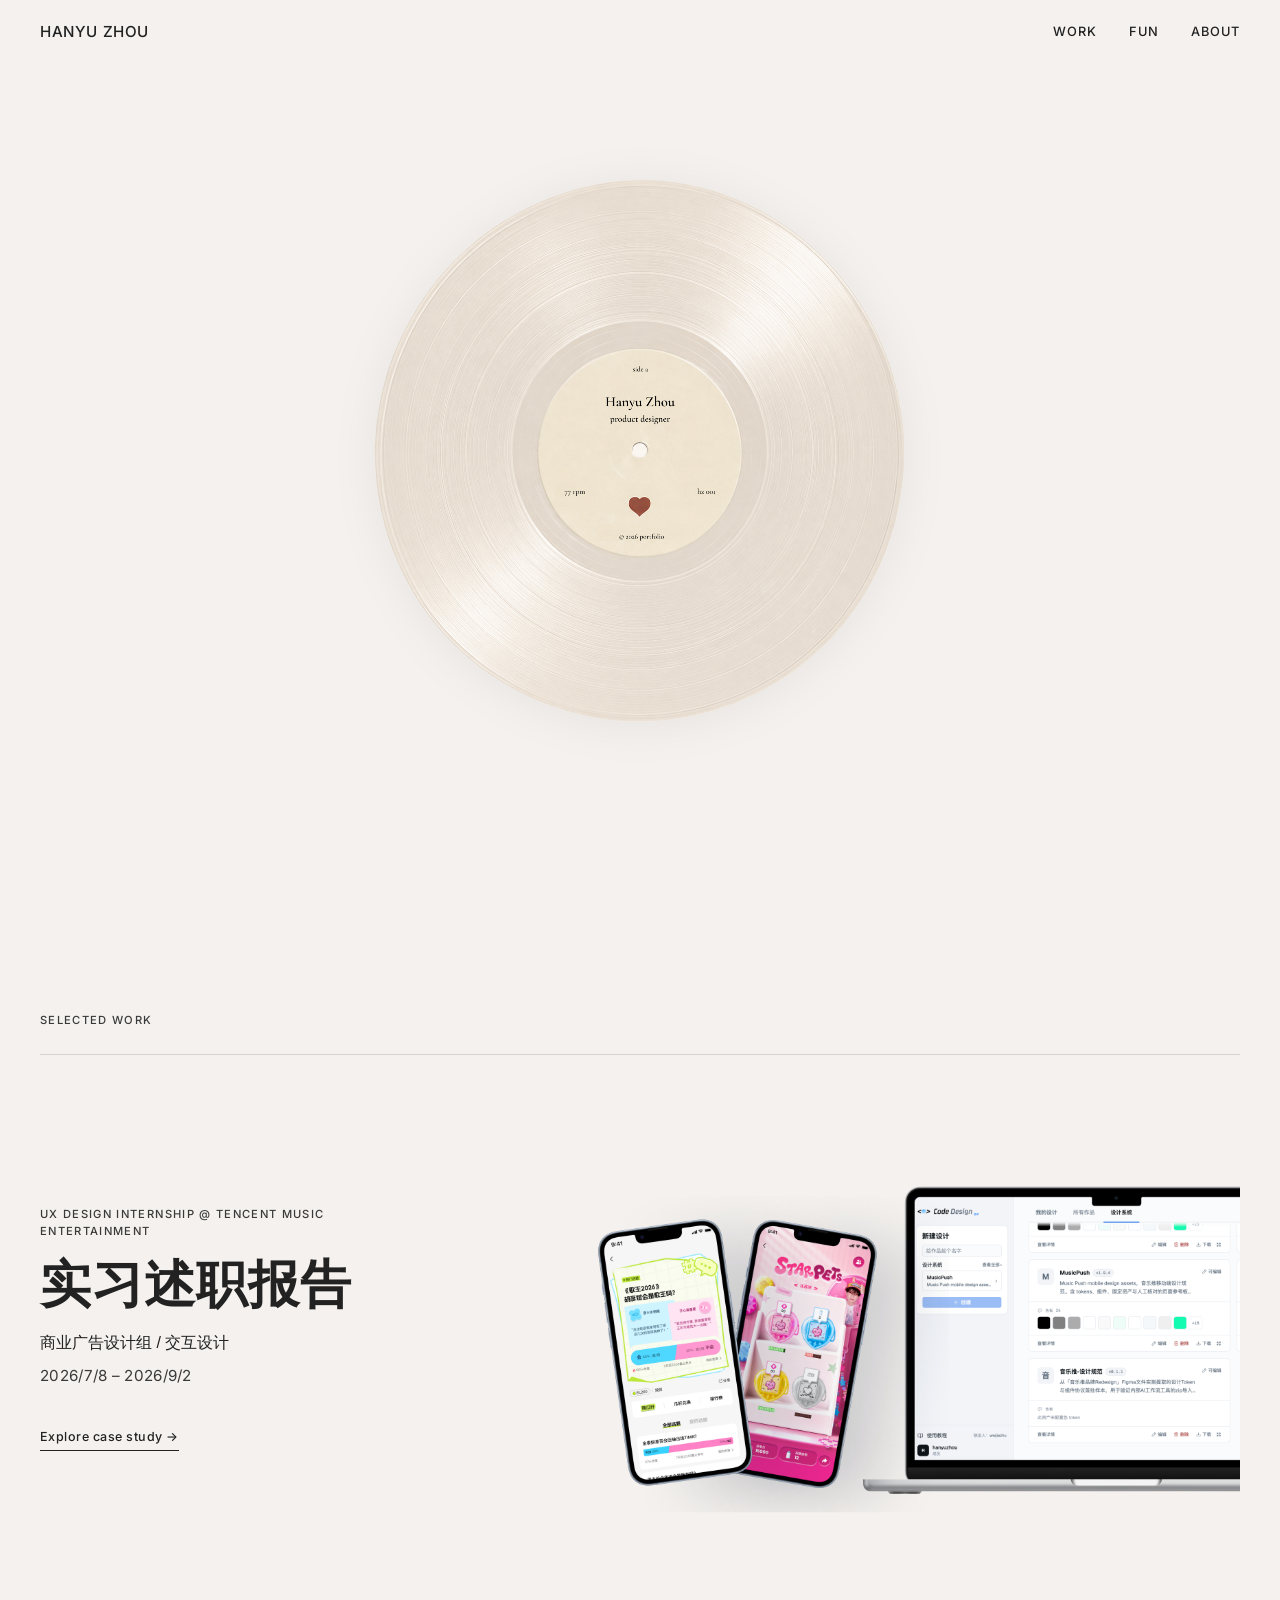
==== commit 9c9d7666: "Expand the Tencent Music case with 押个乐子 research, and drop the redundant validation flowchart. Co-au" ====
--- a/index.html
+++ b/index.html
@@ -66,36 +66,6 @@
               />
             </div>
           </article>
-
-          <article class="project project--reverse">
-            <div class="project-visual project-visual--two" role="img" aria-label="Project image placeholder">
-              <span>Project image</span>
-            </div>
-            <div class="project-copy">
-              <p class="project-meta">02 · Interaction design</p>
-              <h2>Project title</h2>
-              <p>
-                Placeholder copy for a second case study, including your role,
-                process, and the experience you created.
-              </p>
-              <span class="project-link">Case study coming soon →</span>
-            </div>
-          </article>
-
-          <article class="project">
-            <div class="project-visual project-visual--three" role="img" aria-label="Project image placeholder">
-              <span>Project image</span>
-            </div>
-            <div class="project-copy">
-              <p class="project-meta">03 · Research &amp; systems</p>
-              <h2>Project title</h2>
-              <p>
-                Placeholder copy for another project and the meaningful outcome
-                that came from testing and iteration.
-              </p>
-              <span class="project-link">Case study coming soon →</span>
-            </div>
-          </article>
         </div>
       </section>
     </main>
--- a/styles.css
+++ b/styles.css
@@ -2462,13 +2462,20 @@
 
 /* ---------- 押个乐子：背景与用户动机 ---------- */
 
+.bet-background > .report-module-note {
+  margin-bottom: 1.15rem;
+  font-size: clamp(0.88rem, 1.05vw, 0.98rem);
+  line-height: 1.7;
+}
+
 .bet-origin-grid {
   display: grid;
   grid-template-columns:
-    minmax(150px, 0.72fr) auto
-    minmax(150px, 0.72fr) minmax(230px, 1.15fr);
+    minmax(150px, 0.72fr)
+    minmax(150px, 0.72fr)
+    minmax(230px, 1.15fr);
   row-gap: 0.75rem;
-  column-gap: 0.25rem;
+  column-gap: clamp(0.6rem, 1.2vw, 1rem);
   align-items: stretch;
 }
 
@@ -2480,48 +2487,41 @@
 .bet-origin-shot figcaption {
   display: flex;
   flex-direction: column;
-  gap: 0.15rem;
-  min-height: 2.7rem;
-  margin: 0 0 0.55rem;
+  gap: 0.1rem;
+  min-height: 2.4rem;
+  margin: 0 0 0.5rem;
   font-family: "PingFang SC", "Hiragino Sans GB", "Microsoft YaHei", sans-serif;
 }
 
 .bet-origin-shot figcaption strong {
-  font-size: 0.84rem;
+  font-size: 0.78rem;
   font-weight: 600;
 }
 
 .bet-origin-shot figcaption span {
   color: var(--text-muted);
-  font-size: 0.74rem;
+  font-size: 0.7rem;
   line-height: 1.4;
 }
 
 .bet-origin-image {
-  height: min(43vh, 430px);
+  display: flex;
+  align-items: flex-start;
+  justify-content: center;
+  height: min(40vh, 420px);
   overflow: hidden;
+  background: transparent;
+}
+
+.bet-origin-image img {
+  display: block;
+  width: auto;
+  max-width: 100%;
+  height: 100%;
   border: 1px solid rgba(34, 34, 34, 0.1);
   border-radius: 16px;
-  background: #fff;
-}
-
-.bet-origin-image img {
-  display: block;
-  width: 100%;
-  height: 100%;
-  object-fit: cover;
+  object-fit: contain;
   object-position: top center;
-}
-
-.bet-origin-arrow {
-  display: grid;
-  place-items: center;
-  align-self: center;
-  width: 1rem;
-  margin-top: 3rem;
-  color: rgba(34, 34, 34, 0.36);
-  font-size: 1rem;
-  font-weight: 300;
 }
 
 .bet-market-proof {
@@ -2529,8 +2529,8 @@
   flex-direction: column;
   justify-content: center;
   min-width: 0;
-  margin-top: 3.25rem;
-  margin-left: clamp(1.75rem, 3vw, 2.25rem);
+  margin-top: 2.9rem;
+  margin-left: clamp(1.25rem, 2.4vw, 1.9rem);
   padding: clamp(1.1rem, 2vw, 1.6rem);
   border-radius: 16px;
   background: linear-gradient(150deg, #2d2e32 0%, #222327 100%);
@@ -2538,17 +2538,17 @@
 }
 
 .bet-proof-kicker {
-  margin: 0 0 0.45rem;
+  margin: 0 0 0.35rem;
   color: rgba(255, 255, 255, 0.55);
-  font-size: 0.72rem;
+  font-size: 0.66rem;
   font-weight: 500;
   letter-spacing: 0.08em;
 }
 
 .bet-market-proof h4 {
-  margin: 0 0 1.1rem;
+  margin: 0 0 1rem;
   font-family: "PingFang SC", "Hiragino Sans GB", "Microsoft YaHei", sans-serif;
-  font-size: clamp(1.05rem, 1.45vw, 1.22rem);
+  font-size: clamp(0.95rem, 1.25vw, 1.1rem);
   font-weight: 600;
   line-height: 1.45;
 }
@@ -2619,12 +2619,12 @@
 }
 
 .case--report .report-module.bet-background > .bet-background-thesis.zh {
-  margin: clamp(1.5rem, 2.5vw, 1.9rem) 0 0;
-  padding: 0.8rem 1rem;
+  margin: clamp(1rem, 1.8vw, 1.35rem) 0 0;
+  padding: 0.7rem 0.95rem;
   border-left: 2px solid rgba(34, 34, 34, 0.65);
   background: rgba(232, 226, 220, 0.65);
   color: var(--text);
-  font-size: clamp(0.86rem, 1.05vw, 0.96rem);
+  font-size: clamp(0.8rem, 0.95vw, 0.9rem);
   font-weight: 500;
   line-height: 1.6;
 }
@@ -2718,9 +2718,193 @@
   line-height: 1.7;
 }
 
+.bet-compete > .report-module-note {
+  margin-bottom: clamp(1.25rem, 2.5vw, 2rem);
+}
+
+.bet-loop > .report-module-note {
+  margin-bottom: clamp(1.15rem, 2.2vw, 1.75rem);
+}
+
+.bet-loop-cards {
+  display: grid;
+  grid-template-columns:
+    minmax(0, 1fr) auto
+    minmax(0, 1fr) auto
+    minmax(0, 1fr) auto
+    minmax(0, 1fr);
+  gap: clamp(0.45rem, 0.9vw, 0.75rem);
+  align-items: stretch;
+}
+
+.bet-loop-cards > article {
+  display: flex;
+  flex-direction: column;
+  gap: 0.4rem;
+  min-width: 0;
+  padding: clamp(0.85rem, 1.5vw, 1.15rem);
+  border-radius: 14px;
+  background: linear-gradient(
+    155deg,
+    #ece7e1 0%,
+    #e7e1da 52%,
+    #e0d9d1 100%
+  );
+}
+
+.bet-loop-num {
+  margin: 0;
+  color: rgba(34, 34, 34, 0.45);
+  font-family: "Playfair Display", Georgia, serif;
+  font-size: 0.95rem;
+  font-weight: 400;
+  letter-spacing: 0.02em;
+  line-height: 1;
+}
+
+.bet-loop-cards h4 {
+  margin: 0;
+  font-family: "PingFang SC", "Hiragino Sans GB", "Microsoft YaHei", sans-serif;
+  font-size: clamp(0.92rem, 1.15vw, 1.05rem);
+  font-weight: 600;
+  letter-spacing: 0.02em;
+  line-height: 1.35;
+}
+
+.bet-loop-cards p {
+  margin: 0;
+  color: var(--text-muted);
+  font-size: clamp(0.76rem, 0.88vw, 0.84rem);
+  line-height: 1.6;
+  text-wrap: pretty;
+}
+
+.bet-loop-arrow {
+  display: grid;
+  place-items: center;
+  align-self: center;
+  color: rgba(34, 34, 34, 0.35);
+  font-size: 1.15rem;
+  line-height: 1;
+}
+
+@media (max-width: 900px) {
+  .bet-loop-cards {
+    grid-template-columns: minmax(0, 1fr) minmax(0, 1fr);
+    gap: 0.75rem;
+  }
+
+  .bet-loop-arrow {
+    display: none;
+  }
+}
+
+@media (max-width: 560px) {
+  .bet-loop-cards {
+    grid-template-columns: 1fr;
+  }
+}
+
+.bet-comp-grid {
+  display: grid;
+  grid-template-columns: repeat(4, minmax(0, 1fr));
+  align-items: stretch;
+  gap: 0;
+}
+
+.bet-comp-grid > article {
+  display: grid;
+  grid-template-rows: auto 2.6em auto auto;
+  align-content: start;
+  min-width: 0;
+  padding: 0 clamp(1rem, 1.6vw, 1.4rem);
+}
+
+.bet-comp-grid > article:first-child {
+  padding-left: 0;
+}
+
+.bet-comp-grid > article:last-child {
+  padding-right: 0;
+}
+
+.bet-comp-grid > article + article {
+  border-left: 1px solid rgba(34, 34, 34, 0.2);
+}
+
+.bet-comp-num {
+  margin: 0 0 0.7rem;
+  color: rgba(34, 34, 34, 0.42);
+  font-family: "Playfair Display", Georgia, serif;
+  font-size: 0.92rem;
+  line-height: 1;
+}
+
+.bet-comp-grid h4 {
+  margin: 0 0 0.85rem;
+  font-family: "PingFang SC", "Hiragino Sans GB", "Microsoft YaHei", sans-serif;
+  font-size: clamp(1.05rem, 1.45vw, 1.28rem);
+  font-weight: 600;
+  line-height: 1.3;
+}
+
+.bet-comp-shots {
+  display: grid;
+  grid-template-columns: 1fr 1fr;
+  gap: 0.45rem;
+  margin: 0 0 0.85rem;
+  align-items: stretch;
+}
+
+.bet-comp-shots figure {
+  display: grid;
+  grid-template-rows: auto 1.2em;
+  margin: 0;
+}
+
+.bet-comp-frame {
+  position: relative;
+  width: 100%;
+  overflow: hidden;
+  border: 1px solid rgba(34, 34, 34, 0.1);
+  border-radius: 14px;
+  background: #ece7e1;
+}
+
+.bet-comp-frame::before {
+  content: "";
+  display: block;
+  padding-top: 216.533%;
+}
+
+.bet-comp-frame img {
+  position: absolute;
+  inset: 0;
+  width: 100%;
+  height: 100%;
+  object-fit: cover;
+  object-position: top center;
+}
+
+.bet-comp-shots figcaption {
+  margin: 0.35rem 0 0;
+  color: rgba(34, 34, 34, 0.52);
+  font-size: 0.72rem;
+  line-height: 1.2;
+  white-space: nowrap;
+}
+
+.bet-comp-grid > article > p:last-child {
+  margin: 0;
+  color: var(--text-muted);
+  font-size: clamp(0.8rem, 0.95vw, 0.9rem);
+  line-height: 1.65;
+  text-wrap: pretty;
+}
+
 @media (max-width: 900px) {
   .bet-origin-grid {
-    grid-template-columns: minmax(0, 1fr) auto minmax(0, 1fr);
+    grid-template-columns: minmax(0, 1fr) minmax(0, 1fr);
   }
 
   .bet-market-proof {
@@ -2733,6 +2917,40 @@
     grid-template-columns: 1fr;
     gap: 1.5rem;
   }
+
+  .bet-comp-grid {
+    grid-template-columns: minmax(0, 1fr) minmax(0, 1fr);
+    gap: 1.5rem 0;
+  }
+
+  .bet-comp-grid > article {
+    padding: 0 1rem;
+  }
+
+  .bet-comp-grid > article:nth-child(odd) {
+    padding-left: 0;
+  }
+
+  .bet-comp-grid > article:nth-child(even) {
+    padding-right: 0;
+  }
+
+  .bet-comp-grid > article + article {
+    border-left: 0;
+  }
+
+  .bet-comp-grid > article:nth-child(even) {
+    border-left: 1px solid rgba(34, 34, 34, 0.2);
+  }
+
+  .bet-comp-grid > article:nth-child(n + 3) {
+    padding-top: 1.5rem;
+    border-top: 1px solid rgba(34, 34, 34, 0.2);
+  }
+
+  .bet-comp-grid > article {
+    grid-template-rows: auto auto auto auto;
+  }
 }
 
 @media (max-width: 560px) {
@@ -2740,11 +2958,6 @@
     grid-template-columns: 1fr;
   }
 
-  .bet-origin-arrow {
-    margin: 0;
-    transform: rotate(90deg);
-  }
-
   .bet-origin-image {
     height: auto;
     max-height: none;
@@ -2752,6 +2965,30 @@
 
   .bet-origin-image img {
     height: auto;
+  }
+
+  .bet-comp-grid {
+    grid-template-columns: 1fr;
+  }
+
+  .bet-comp-grid > article,
+  .bet-comp-grid > article:nth-child(odd),
+  .bet-comp-grid > article:nth-child(even) {
+    padding: 1.25rem 0 0;
+    border-left: 0;
+  }
+
+  .bet-comp-grid > article:first-child {
+    padding-top: 0;
+  }
+
+  .bet-comp-grid > article + article,
+  .bet-comp-grid > article:nth-child(n + 3) {
+    border-top: 1px solid rgba(34, 34, 34, 0.2);
+  }
+
+  .bet-comp-grid > article {
+    grid-template-rows: auto auto auto auto;
   }
 }
 
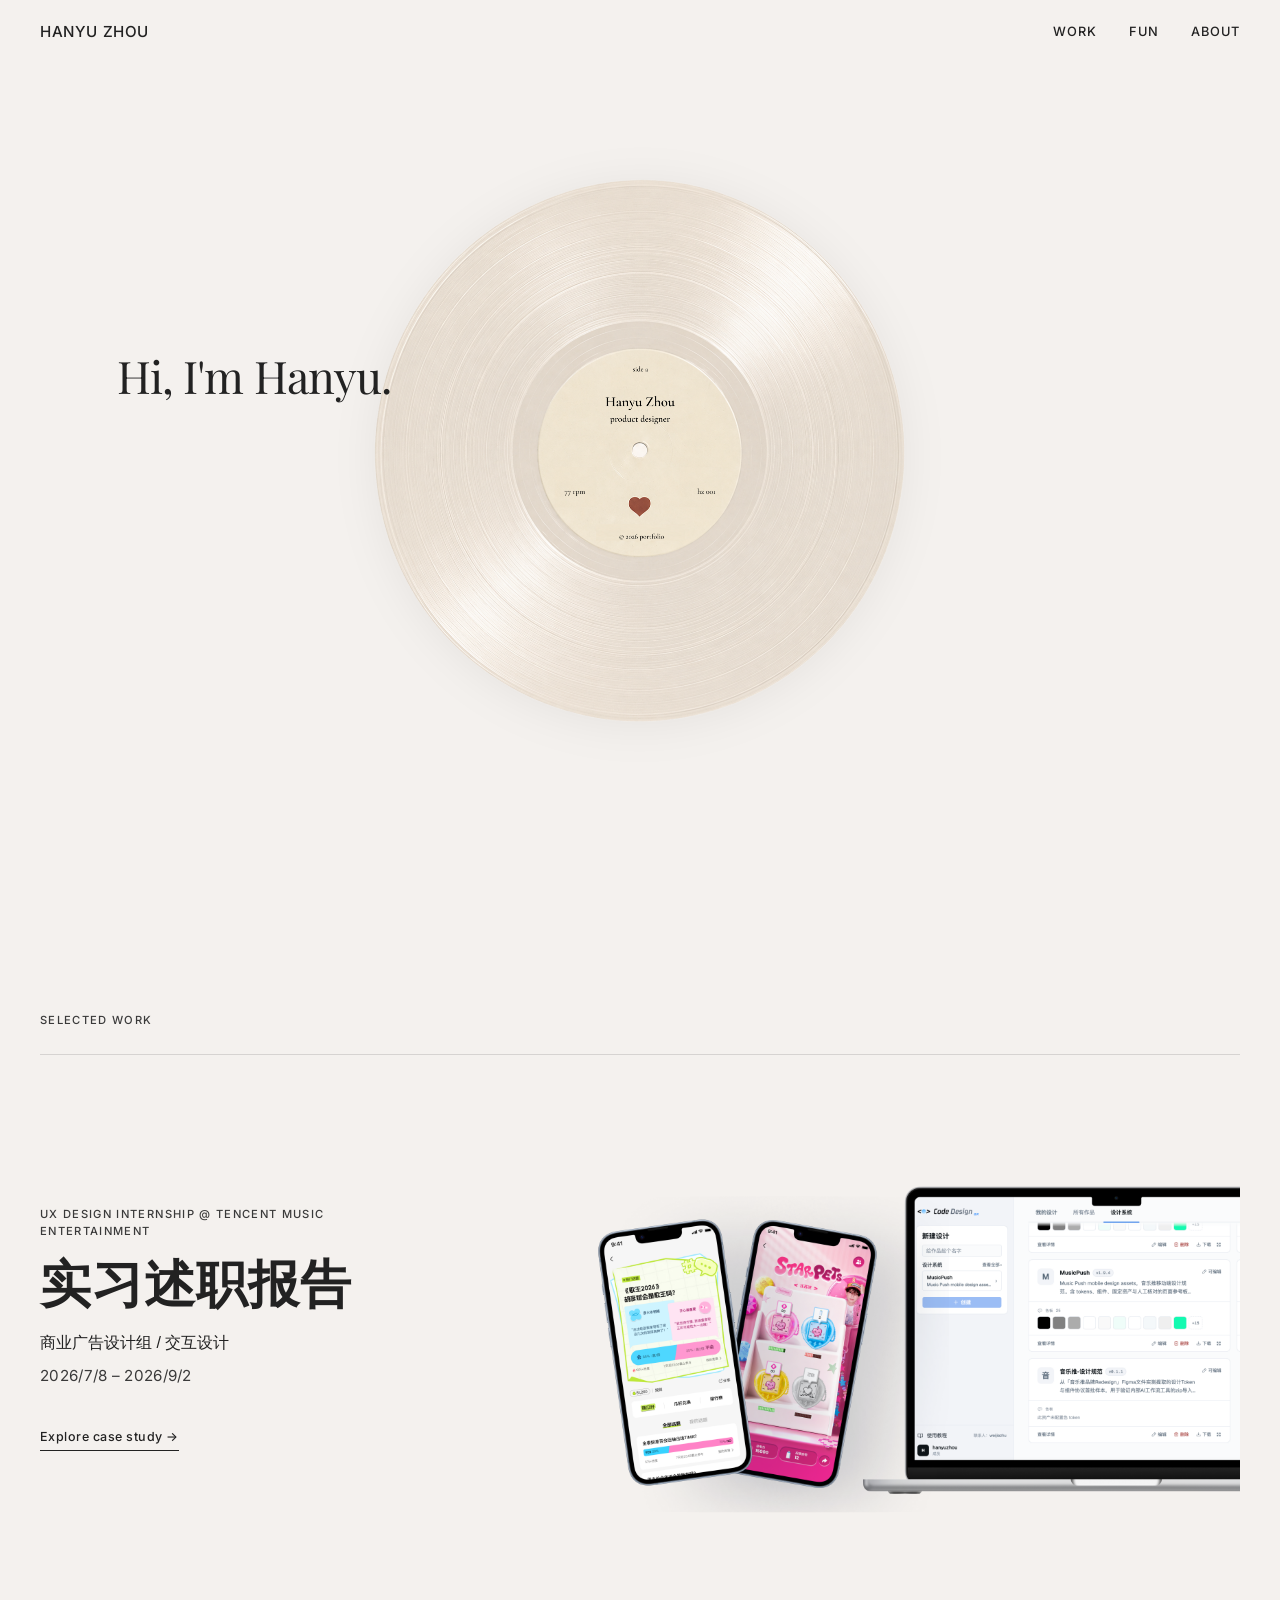
==== commit aaa84a52: "Refine the homepage hero and add internship reflection section. Center the vinyl with intro copy on " ====
--- a/index.html
+++ b/index.html
@@ -10,7 +10,7 @@
       href="https://fonts.googleapis.com/css2?family=Inter:wght@300;400;500;600&family=Playfair+Display:ital,wght@0,400;0,500;1,400&display=swap"
       rel="stylesheet"
     />
-    <link rel="stylesheet" href="styles.css?v=20260831" />
+    <link rel="stylesheet" href="styles.css?v=20260903j" />
   </head>
   <body>
     <header class="site-header">
@@ -25,6 +25,7 @@
     <main>
       <section class="hero" aria-label="Introduction">
         <div class="hero-inner">
+          <p class="hero-intro">Hi, I'm Hanyu.</p>
           <div class="hero-vinyl" aria-hidden="true">
             <div class="vinyl-frame">
               <img
--- a/styles.css
+++ b/styles.css
@@ -38,6 +38,12 @@
 .zh {
   font-family: "PingFang SC", "Hiragino Sans GB", "Microsoft YaHei",
     "Noto Sans SC", sans-serif;
+  text-wrap: pretty;
+  line-break: strict;
+}
+
+.nowrap {
+  white-space: nowrap;
 }
 
 .site-header {
@@ -102,22 +108,41 @@
 }
 
 .hero-inner {
+  position: relative;
   width: 100%;
-  max-width: 1200px;
-  margin: 0 auto;
+  flex: 1;
+  min-height: calc(100svh - 10rem);
+}
+
+.hero-intro {
+  position: absolute;
+  left: clamp(1.25rem, 6vw, 5rem);
+  top: 40%;
+  z-index: 1;
+  margin: 0;
+  max-width: calc(50% - min(42.5vw, 280px) - clamp(1rem, 2.5vw, 2rem));
+  transform: translateY(-50%);
+  font-family: "Playfair Display", Georgia, serif;
+  font-size: clamp(1.85rem, 3.5vw, 2.85rem);
+  font-weight: 400;
+  line-height: 1.15;
+  letter-spacing: -0.02em;
+}
+
+.hero-vinyl {
+  position: absolute;
+  left: 50%;
+  top: 50%;
+  z-index: 0;
   display: flex;
   justify-content: center;
   align-items: center;
-}
-
-.hero-vinyl {
-  display: flex;
-  justify-content: center;
-  align-items: center;
+  transform: translate(-50%, -50%);
+  pointer-events: none;
 }
 
 .vinyl-frame {
-  width: min(92vw, 560px);
+  width: min(85vw, 560px);
   aspect-ratio: 1;
   border-radius: 50%;
   /* Even lift — large downward offset reads as a dark rim on a spinning circle */
@@ -551,15 +576,15 @@
   line-height: 1.4;
 }
 
+.report-project--shell {
+  opacity: 0.72;
+}
+
 .report-project {
   margin: 0 0 5rem;
   padding-top: 1rem;
   border-top: 1px solid rgba(34, 34, 34, 0.14);
   scroll-margin-top: 5.5rem;
-}
-
-.report-project--shell {
-  opacity: 0.72;
 }
 
 .report-project-header {
@@ -650,6 +675,14 @@
 
 .report-caption-block + .case-media {
   margin-top: 1.35rem;
+}
+
+.report-reflection .report-caption-block {
+  margin-bottom: clamp(1.35rem, 2.2vw, 1.9rem);
+}
+
+.report-reflection .report-caption-block:last-child {
+  margin-bottom: 0;
 }
 
 .report-points {
@@ -1337,45 +1370,76 @@
 
 .iterate-guardrails {
   display: grid;
-  gap: 0;
-}
-
-.iterate-boundary {
-  display: grid;
-  grid-template-columns: minmax(7.5rem, 0.3fr) minmax(0, 1fr);
-  gap: 1rem;
-  align-items: baseline;
-  padding: 0.55rem 0.15rem;
+  grid-template-columns: minmax(0, 1fr) minmax(1.75rem, 2.75rem) minmax(0, 0.95fr);
+  gap: 0 clamp(0.5rem, 1.2vw, 0.85rem);
+  align-items: center;
+  margin-top: clamp(1rem, 2vw, 1.35rem);
+  padding-top: clamp(1rem, 2vw, 1.25rem);
   border-top: 1px solid rgba(34, 34, 34, 0.16);
 }
 
-.iterate-boundary:last-child {
-  border-top: 0;
-  border-bottom: 1px solid rgba(34, 34, 34, 0.16);
-}
-
-.iterate-boundary p {
+.iterate-guardrails-causes {
+  display: grid;
+  gap: clamp(0.75rem, 1.5vw, 1rem);
+}
+
+.iterate-guardrail-bubble {
+  padding: clamp(0.85rem, 1.4vw, 1.05rem) clamp(1rem, 1.6vw, 1.2rem);
+  border: 1px solid rgba(34, 34, 34, 0.12);
+  border-radius: 12px;
+  background: rgba(244, 241, 238, 0.96);
+}
+
+.iterate-guardrail-bubble h4 {
+  margin: 0 0 0.35rem;
+  font-size: clamp(0.92rem, 1.1vw, 1.02rem);
+  font-weight: 600;
+  line-height: 1.35;
+}
+
+.iterate-guardrail-bubble p {
   margin: 0;
   color: var(--text-muted);
-  font-size: 0.82rem;
-  line-height: 1.5;
-}
-
-.iterate-boundary .iterate-boundary-label {
-  color: var(--text);
-  font-weight: 600;
+  font-size: clamp(0.78rem, 0.9vw, 0.84rem);
+  line-height: 1.55;
+}
+
+.iterate-guardrails-brace {
+  display: block;
+  width: 100%;
+  height: 100%;
+  min-height: clamp(5.5rem, 12vw, 7.5rem);
+  overflow: visible;
+}
+
+.iterate-guardrails-brace path {
+  fill: none;
+  stroke: rgba(34, 34, 34, 0.32);
+  stroke-width: 1.25;
+  stroke-linecap: round;
+  stroke-linejoin: round;
+  vector-effect: non-scaling-stroke;
 }
 
 .iterate-effective {
-  margin: 0;
-  padding: 0.55rem 0.75rem;
-  border-radius: 8px;
+  display: flex;
+  align-items: center;
+  margin: 0;
+  padding: clamp(0.85rem, 1.5vw, 1.1rem) clamp(1rem, 1.8vw, 1.25rem);
+  border-radius: 12px;
   background: #e8e2dc;
   color: var(--text);
-  font-size: 0.82rem;
-  font-weight: 500;
-  line-height: 1.45;
-  text-align: center;
+  font-size: clamp(0.8rem, 0.95vw, 0.86rem);
+  font-weight: 600;
+  line-height: 1.5;
+  text-align: left;
+}
+
+.iterate-effective--target {
+  min-height: clamp(4.5rem, 10vw, 5.5rem);
+  padding: clamp(1rem, 1.8vw, 1.25rem) clamp(1.1rem, 2vw, 1.35rem);
+  font-size: clamp(0.88rem, 1.05vw, 0.96rem);
+  line-height: 1.55;
 }
 
 #p01-iterate > h3 {
@@ -1418,9 +1482,21 @@
     transform: none;
   }
 
-  .iterate-boundary {
+  .iterate-guardrails {
     grid-template-columns: 1fr;
-    gap: 0.2rem;
+    gap: 0.85rem;
+  }
+
+  .iterate-guardrails-brace {
+    justify-self: center;
+    width: clamp(4.5rem, 28vw, 6rem);
+    height: clamp(2rem, 6vw, 2.75rem);
+    min-height: 0;
+    transform: rotate(90deg);
+  }
+
+  .iterate-effective--target {
+    min-height: 0;
   }
 }
 
@@ -1505,6 +1581,123 @@
   gap: clamp(0.75rem, 1.4vw, 1.25rem);
 }
 
+/* ---------- 图灵生成：智能化投歌 ---------- */
+
+.turing-chat-note {
+  display: flex;
+  align-items: baseline;
+  gap: clamp(0.75rem, 1.4vw, 1.1rem);
+  margin: 0 0 clamp(1.25rem, 2.5vw, 1.75rem);
+  padding: 0.85rem 1rem;
+  border-left: 2px solid rgba(34, 34, 34, 0.65);
+  background: rgba(232, 226, 220, 0.58);
+  color: var(--text);
+  font-size: inherit;
+  line-height: inherit;
+}
+
+.turing-chat-note strong {
+  flex: 0 0 auto;
+  font-size: clamp(0.82rem, 0.95vw, 0.9rem);
+  font-weight: 600;
+}
+
+.turing-chat-note span {
+  color: var(--text-muted);
+  font-size: clamp(0.76rem, 0.9vw, 0.84rem);
+  line-height: 1.55;
+}
+
+.turing-chat-layout {
+  display: grid;
+  gap: clamp(1.25rem, 2.4vw, 2rem);
+}
+
+.turing-chat-bottom {
+  display: grid;
+  grid-template-columns: 2fr 1fr;
+  gap: clamp(1rem, 2vw, 1.5rem);
+  align-items: start;
+}
+
+.turing-chat-round-label {
+  margin: 0 0 0.55rem;
+  color: var(--text);
+  font-size: clamp(0.88rem, 1vw, 0.96rem);
+  font-weight: 700;
+  letter-spacing: 0.04em;
+  line-height: 1.2;
+}
+
+.turing-chat-phones {
+  display: grid;
+  gap: clamp(1rem, 2vw, 1.5rem);
+  align-items: start;
+}
+
+.turing-chat-phones--3 {
+  grid-template-columns: repeat(3, minmax(0, 1fr));
+}
+
+.turing-chat-phones--2 {
+  grid-template-columns: repeat(2, minmax(0, 1fr));
+}
+
+.turing-chat-phones--1 {
+  grid-template-columns: minmax(0, 1fr);
+}
+
+.turing-chat-phone {
+  display: flex;
+  flex-direction: column;
+  margin: 0;
+  min-width: 0;
+}
+
+.turing-chat-phone figcaption {
+  min-height: 1.35rem;
+  margin: 0 0 0.45rem;
+}
+
+.turing-chat-screen {
+  color: rgba(34, 34, 34, 0.48);
+  font-size: clamp(0.72rem, 0.85vw, 0.78rem);
+  font-weight: 400;
+  line-height: 1.35;
+}
+
+.turing-chat-phone img {
+  display: block;
+  width: 100%;
+  height: auto;
+  border-radius: 14px;
+  background: #e8e3dd;
+}
+
+@media (max-width: 900px) {
+  .turing-chat-phones--3,
+  .turing-chat-phones--2 {
+    grid-template-columns: repeat(2, minmax(0, 1fr));
+  }
+
+  .turing-chat-bottom {
+    grid-template-columns: 1fr;
+  }
+}
+
+@media (max-width: 560px) {
+  .turing-chat-note {
+    flex-direction: column;
+    gap: 0.25rem;
+  }
+
+  .turing-chat-phones--3,
+  .turing-chat-phones--2,
+  .turing-chat-phones--1 {
+    grid-template-columns: 1fr;
+  }
+}
+
 .spec-scroll-grid--phones .spec-scroll-card-title {
   font-size: clamp(0.88rem, 1.1vw, 1rem);
   margin-bottom: 0.65rem;
@@ -1540,6 +1733,31 @@
   font-size: 0.78rem !important;
   font-weight: 500;
   letter-spacing: 0.09em;
+}
+
+.ai-method-note {
+  display: flex;
+  align-items: baseline;
+  gap: clamp(0.75rem, 1.4vw, 1.1rem);
+  margin: 0 0 clamp(1.25rem, 2.5vw, 1.75rem);
+  padding: 0.85rem 1rem;
+  border-left: 2px solid rgba(34, 34, 34, 0.65);
+  background: rgba(232, 226, 220, 0.58);
+  color: var(--text);
+  font-size: inherit;
+  line-height: inherit;
+}
+
+.ai-method-note strong {
+  flex: 0 0 auto;
+  font-size: clamp(0.82rem, 0.95vw, 0.9rem);
+  font-weight: 600;
+}
+
+.ai-method-note span {
+  color: var(--text-muted);
+  font-size: clamp(0.76rem, 0.9vw, 0.84rem);
+  line-height: 1.55;
 }
 
 .ai-method-compare {
@@ -1655,18 +1873,28 @@
   text-align: center;
 }
 
+.ai-method-lead {
+  margin-bottom: clamp(0.85rem, 1.6vw, 1.15rem) !important;
+}
+
+.ai-method > h3 {
+  margin-bottom: 0.45rem;
+}
+
 .ai-practice-grid {
   display: grid;
   grid-template-columns: repeat(3, minmax(0, 1fr));
-  gap: clamp(0.85rem, 1.7vw, 1.4rem);
+  gap: clamp(0.85rem, 1.5vw, 1.25rem);
+  align-items: stretch;
 }
 
 .ai-practice-card {
   display: flex;
   flex-direction: column;
   min-width: 0;
-  padding: clamp(1rem, 1.7vw, 1.4rem);
-  border-radius: 18px;
+  min-height: clamp(15.5rem, 24vw, 18.5rem);
+  padding: clamp(1.05rem, 1.6vw, 1.35rem);
+  border-radius: 16px;
   background: linear-gradient(
     155deg,
     #ece7e1 0%,
@@ -1675,17 +1903,10 @@
   );
 }
 
-.ai-practice-num {
-  margin: 0 0 0.35rem;
-  color: rgba(34, 34, 34, 0.42);
-  font-family: "Playfair Display", Georgia, serif;
-  font-size: 0.9rem;
-}
-
 .ai-practice-card h4 {
-  margin: 0 0 1rem;
+  margin: 0 0 0.85rem;
   font-family: "PingFang SC", "Hiragino Sans GB", "Microsoft YaHei", sans-serif;
-  font-size: clamp(1.05rem, 1.35vw, 1.2rem);
+  font-size: clamp(1.02rem, 1.25vw, 1.14rem);
   font-weight: 600;
   line-height: 1.4;
 }
@@ -1693,40 +1914,40 @@
 .ai-practice-line {
   display: grid;
   grid-template-columns: 3.25rem minmax(0, 1fr);
-  gap: 0.6rem;
+  gap: 0.55rem;
   padding: 0.68rem 0;
   border-top: 1px solid rgba(34, 34, 34, 0.11);
+}
+
+.ai-practice-line--avoid > span {
+  color: rgba(34, 34, 34, 0.42);
+}
+
+.ai-practice-line--use > span {
+  color: #087f62;
 }
 
 .ai-practice-line > span,
 .ai-practice-judgement > span {
   font-size: 0.72rem;
   font-weight: 600;
-  line-height: 1.55;
-}
-
-.ai-practice-line--avoid > span {
-  color: rgba(34, 34, 34, 0.42);
-}
-
-.ai-practice-line--use > span {
-  color: #087f62;
+  line-height: 1.5;
 }
 
 .ai-practice-line p,
 .ai-practice-judgement p {
   margin: 0;
   color: var(--text-muted);
-  font-size: clamp(0.79rem, 0.9vw, 0.87rem);
+  font-size: clamp(0.78rem, 0.92vw, 0.86rem);
   line-height: 1.55;
 }
 
 .ai-practice-judgement {
   display: grid;
   grid-template-columns: 4rem minmax(0, 1fr);
-  gap: 0.6rem;
+  gap: 0.55rem;
   margin-top: auto;
-  padding: 0.8rem;
+  padding: 0.85rem 0.75rem;
   border-radius: 11px;
   background: rgba(255, 255, 255, 0.48);
 }
@@ -1740,51 +1961,68 @@
   font-weight: 500;
 }
 
-.ai-skill-strip {
-  display: grid;
-  grid-template-columns: minmax(10rem, 0.8fr) minmax(15rem, 1.25fr) minmax(15rem, 1fr);
-  gap: clamp(1rem, 2vw, 1.75rem);
-  align-items: center;
-  margin-top: clamp(1rem, 2vw, 1.5rem);
-  padding: clamp(1rem, 1.8vw, 1.35rem);
-  border: 1px solid rgba(34, 34, 34, 0.12);
+.ai-skill-panel {
+  margin-top: clamp(1rem, 1.8vw, 1.35rem);
+  padding: clamp(1rem, 1.6vw, 1.25rem);
+  border: 1px solid rgba(34, 34, 34, 0.1);
   border-radius: 16px;
+  background: rgba(255, 255, 255, 0.42);
+}
+
+.ai-skill-panel-intro {
+  margin-bottom: clamp(0.85rem, 1.4vw, 1.1rem);
+  padding-bottom: clamp(0.85rem, 1.4vw, 1.1rem);
+  border-bottom: 1px solid rgba(34, 34, 34, 0.1);
+}
+
+.ai-skill-panel-intro h4 {
+  margin: 0 0 0.35rem;
+  font-size: clamp(0.96rem, 1.15vw, 1.06rem);
+  font-weight: 600;
+  line-height: 1.45;
+}
+
+.ai-skill-panel-note {
+  margin: 0;
+  max-width: 42rem;
+  color: var(--text-muted);
+  font-size: clamp(0.76rem, 0.88vw, 0.84rem);
+  line-height: 1.6;
+}
+
+.ai-skill-list {
+  display: grid;
+  grid-template-columns: repeat(3, minmax(0, 1fr));
+  gap: clamp(0.65rem, 1.2vw, 0.9rem);
+}
+
+.ai-skill-item {
+  padding: clamp(0.85rem, 1.3vw, 1rem) clamp(0.9rem, 1.4vw, 1.05rem);
+  border: 1px solid rgba(34, 34, 34, 0.08);
+  border-radius: 12px;
+  background: rgba(244, 241, 238, 0.96);
+}
+
+.ai-skill-from {
+  display: block;
+  margin-bottom: 0.35rem;
+  color: rgba(34, 34, 34, 0.45);
+  font-size: 0.68rem;
+  line-height: 1.35;
+}
+
+.ai-skill-item strong {
+  display: block;
+  font-size: clamp(0.86rem, 1vw, 0.94rem);
+  font-weight: 600;
+  line-height: 1.4;
 }
 
 .ai-skill-label {
-  margin: 0 0 0.22rem;
+  margin: 0 0 0.2rem;
   color: rgba(34, 34, 34, 0.48);
-  font-size: 0.72rem;
-  line-height: 1.4;
-}
-
-.ai-skill-title {
-  margin: 0;
-  font-size: clamp(0.95rem, 1.25vw, 1.08rem);
-  font-weight: 600;
-  line-height: 1.45;
-}
-
-.ai-skill-tags {
-  display: flex;
-  flex-wrap: wrap;
-  gap: 0.45rem;
-}
-
-.ai-skill-tags span {
-  padding: 0.42rem 0.7rem;
-  border-radius: 999px;
-  background: #e8e2dc;
-  font-size: 0.75rem;
-  line-height: 1.3;
-  white-space: nowrap;
-}
-
-.ai-skill-note {
-  margin: 0;
-  color: var(--text-muted);
-  font-size: clamp(0.78rem, 0.9vw, 0.86rem);
-  line-height: 1.6;
+  font-size: 0.68rem;
+  line-height: 1.35;
 }
 
 @media (max-width: 900px) {
@@ -1801,21 +2039,23 @@
     grid-template-columns: 1fr;
   }
 
-  .ai-skill-strip {
+  .ai-skill-list {
     grid-template-columns: 1fr;
   }
 }
 
 @media (max-width: 560px) {
+  .ai-method-note {
+    flex-direction: column;
+    gap: 0.25rem;
+  }
+
   .ai-method-lane header {
     align-items: flex-start;
     flex-direction: column-reverse;
     gap: 0.25rem;
   }
 
-  .ai-skill-tags span {
-    white-space: normal;
-  }
 }
 
 .flowchart-frame {
@@ -1885,21 +2125,35 @@
 
 .resume {
   min-height: 100svh;
-  padding: 8rem var(--header-pad) 5rem;
+  padding: 8rem var(--header-pad) 6rem;
   background-color: var(--bg-cream);
+  display: grid;
+  align-content: end;
+  justify-items: center;
 }
 
 .resume-grid {
   width: min(1120px, 100%);
   margin: 0 auto;
   display: grid;
-  grid-template-columns: minmax(0, 1.05fr) minmax(0, 1.15fr) minmax(0, 0.9fr);
-  gap: clamp(2rem, 4vw, 3.5rem);
-  align-items: start;
+  grid-template-columns: minmax(0, 1.05fr) minmax(0, 1.05fr) minmax(0, 1fr);
+  column-gap: clamp(2rem, 4vw, 3.5rem);
+  align-items: stretch;
+}
+
+.resume-col {
+  display: flex;
+  flex-direction: column;
+  justify-content: flex-end;
+}
+
+.resume-intro {
+  margin-top: calc(-1 * clamp(2rem, 4vw, 4rem));
+  margin-bottom: auto;
 }
 
 .resume-name {
-  margin: 0 0 3.25rem;
+  margin: 0 0 1rem;
   font-family: "PingFang SC", "Hiragino Sans GB", "Microsoft YaHei", sans-serif;
   font-size: clamp(2.6rem, 5vw, 4rem);
   font-weight: 700;
@@ -1907,6 +2161,16 @@
   letter-spacing: 0.04em;
 }
 
+.resume-meta {
+  margin: 0;
+  display: flex;
+  flex-wrap: wrap;
+  gap: 0.4rem 1.6rem;
+  color: rgba(34, 34, 34, 0.5);
+  font-size: 0.9rem;
+  letter-spacing: 0.02em;
+}
+
 .resume-heading {
   margin: 0 0 1.25rem;
   font-family: "PingFang SC", "Hiragino Sans GB", "Microsoft YaHei", sans-serif;
@@ -1915,16 +2179,12 @@
   letter-spacing: 0.04em;
 }
 
-.resume-heading--top {
-  margin-bottom: calc(clamp(2.6rem, 5vw, 4rem) * 1.1 + 3.25rem - 1.05rem);
-}
-
-.resume-slot {
-  display: none;
-}
-
 .resume-block + .resume-block {
-  margin-top: 2.5rem;
+  margin-top: 3rem;
+}
+
+.resume-intro + .resume-block {
+  margin-top: clamp(3rem, 6vw, 5rem);
 }
 
 .edu-timeline {
@@ -1992,22 +2252,42 @@
 }
 
 .resume-entry + .resume-entry {
-  margin-top: 1.5rem;
+  margin-top: 2rem;
+}
+
+.entry-eyebrow {
+  margin: 0 0 0.3rem;
+  color: rgba(34, 34, 34, 0.4);
+  font-size: 0.78rem;
+  font-weight: 400;
+  letter-spacing: 0.05em;
+  font-variant-numeric: tabular-nums;
 }
 
 .resume-entry h3 {
-  margin: 0 0 0.35rem;
+  margin: 0 0 0.3rem;
   font-family: "PingFang SC", "Hiragino Sans GB", "Microsoft YaHei", sans-serif;
-  font-size: 0.98rem;
-  font-weight: 600;
-  line-height: 1.45;
-}
-
-.resume-entry-sub {
-  margin: 0 0 0.35rem;
-  color: var(--text);
-  font-size: 0.9rem;
-  line-height: 1.45;
+  font-size: 1.06rem;
+  font-weight: 600;
+  line-height: 1.4;
+  letter-spacing: 0.01em;
+}
+
+.resume-entry h3 .entry-zh {
+  font-size: 0.86em;
+  font-weight: 500;
+  color: rgba(34, 34, 34, 0.68);
+  letter-spacing: 0.01em;
+}
+
+.resume-entry h3 .entry-zh::before {
+  content: "｜";
+  color: rgba(34, 34, 34, 0.25);
+  font-weight: 400;
+}
+
+.entry-desc {
+  margin: 0.45rem 0 0;
 }
 
 .resume-entry > p:last-child {
@@ -2018,8 +2298,24 @@
 }
 
 @media (max-width: 900px) {
+  .hero-inner {
+    min-height: calc(100svh - 8rem);
+  }
+
+  .hero-intro {
+    left: clamp(1.25rem, 6vw, 2.5rem);
+    top: auto;
+    bottom: clamp(1.5rem, 6vw, 2.5rem);
+    transform: none;
+    font-size: clamp(1.5rem, 5.5vw, 2rem);
+  }
+
+  .hero-vinyl {
+    top: 44%;
+  }
+
   .vinyl-frame {
-    width: min(82vw, 426px);
+    width: min(82vw, 360px);
   }
 
   .work {
@@ -2079,15 +2375,24 @@
 
   .resume-grid {
     grid-template-columns: 1fr;
-    gap: 2.5rem;
+    row-gap: 2.5rem;
+  }
+
+  .resume-col {
+    justify-content: flex-start;
+  }
+
+  .resume-intro {
+    margin-top: 0;
+    margin-bottom: 0;
+  }
+
+  .resume-intro + .resume-block {
+    margin-top: 2.5rem;
   }
 
   .resume-name {
-    margin-bottom: 2rem;
-  }
-
-  .resume-heading--top {
-    margin-bottom: 1.25rem;
+    margin-bottom: 0.85rem;
   }
 }
 
@@ -2173,18 +2478,21 @@
   background: linear-gradient(158deg, #35363a 0%, #292a2e 48%, #1e1f22 100%);
 }
 
-.flow-node--designer {
+.flow-node--designer,
+.flow-node--light {
   border: 1.25px solid rgba(34, 34, 34, 0.72);
   color: var(--text);
   background: rgba(244, 241, 238, 0.96);
   box-shadow: none;
 }
 
-.flow-node--designer .flow-node-title {
+.flow-node--designer .flow-node-title,
+.flow-node--light .flow-node-title {
   color: var(--text);
 }
 
-.flow-node--designer .flow-node-sub {
+.flow-node--designer .flow-node-sub,
+.flow-node--light .flow-node-sub {
   color: rgba(34, 34, 34, 0.58);
 }
 
@@ -2460,6 +2768,314 @@
   }
 }
 
+/* ---------- 星宠蓄电屋：项目背景 ---------- */
+
+.pet-background > .report-module-note {
+  margin-bottom: clamp(1.15rem, 2vw, 1.5rem);
+  font-size: clamp(0.88rem, 1.05vw, 0.98rem);
+  line-height: 1.7;
+}
+
+.pet-background-layout {
+  display: grid;
+  grid-template-columns: minmax(280px, 0.95fr) minmax(0, 1.05fr);
+  gap: clamp(1rem, 2vw, 1.5rem);
+  align-items: stretch;
+}
+
+.pet-phase-shots {
+  display: grid;
+  grid-template-columns: 1fr 1fr;
+  gap: clamp(0.55rem, 1vw, 0.85rem);
+  align-items: start;
+  min-width: 0;
+}
+
+.pet-phase-shot {
+  min-width: 0;
+  margin: 0;
+  overflow: visible;
+  border: 0;
+  border-radius: 0;
+  background: transparent;
+}
+
+.pet-phase-shot img {
+  position: static;
+  display: block;
+  width: 100%;
+  height: auto;
+  object-fit: contain;
+  object-position: top center;
+}
+
+.pet-status-stack {
+  display: grid;
+  grid-template-rows: 1fr 1fr;
+  gap: clamp(0.85rem, 1.5vw, 1.15rem);
+  min-width: 0;
+  min-height: 100%;
+}
+
+.pet-status-card {
+  display: flex;
+  flex-direction: column;
+  gap: 0.55rem;
+  align-items: center;
+  justify-content: center;
+  min-width: 0;
+  min-height: 0;
+  margin: 0;
+  padding: clamp(1.05rem, 1.8vw, 1.35rem);
+  border-radius: 14px;
+  text-align: center;
+  background: linear-gradient(
+    155deg,
+    #ece7e1 0%,
+    #e7e1da 52%,
+    #e0d9d1 100%
+  );
+}
+
+.pet-status-num {
+  flex: 0 0 auto;
+  padding-top: 0;
+  color: rgba(34, 34, 34, 0.42);
+  font-family: "Playfair Display", Georgia, serif;
+  font-size: 1rem;
+  line-height: 1;
+}
+
+.pet-status-card h4,
+.pet-status-card p {
+  margin: 0;
+  text-align: center;
+}
+
+.pet-status-card > div {
+  max-width: 36rem;
+}
+
+.pet-status-card h4 {
+  margin-bottom: 0.4rem;
+  font-family: "PingFang SC", "Hiragino Sans GB", "Microsoft YaHei", sans-serif;
+  font-size: clamp(1.05rem, 1.35vw, 1.18rem);
+  font-weight: 600;
+  line-height: 1.35;
+  color: var(--text);
+}
+
+.pet-status-card p {
+  color: var(--text-muted);
+  font-size: clamp(0.78rem, 0.92vw, 0.86rem);
+  line-height: 1.65;
+}
+
+/* ---------- 星宠蓄电屋：玩法思路 ---------- */
+
+.pet-concept > .report-module-note,
+.pet-actions > .report-module-note {
+  margin-bottom: clamp(1.15rem, 2vw, 1.5rem);
+  font-size: clamp(0.88rem, 1.05vw, 0.98rem);
+  line-height: 1.7;
+}
+
+.pet-concept-grid {
+  display: grid;
+  grid-template-columns: repeat(2, minmax(0, 1fr));
+  gap: clamp(0.85rem, 1.5vw, 1.15rem);
+}
+
+.pet-concept-card {
+  display: flex;
+  flex-direction: column;
+  min-width: 0;
+  margin: 0;
+  padding: clamp(1.05rem, 1.8vw, 1.35rem);
+  border-radius: 16px;
+  background: linear-gradient(
+    155deg,
+    #ece7e1 0%,
+    #e7e1da 52%,
+    #e0d9d1 100%
+  );
+}
+
+.pet-concept-card--accent {
+  background: linear-gradient(150deg, #2d2e32 0%, #222327 100%);
+  color: #fff;
+}
+
+.pet-concept-label {
+  margin: 0 0 0.45rem;
+  color: rgba(34, 34, 34, 0.48);
+  font-size: 0.7rem;
+  font-weight: 500;
+  letter-spacing: 0.06em;
+}
+
+.pet-concept-card--accent .pet-concept-label {
+  color: rgba(255, 255, 255, 0.55);
+}
+
+.pet-concept-card h4 {
+  margin: 0 0 0.55rem;
+  font-family: "PingFang SC", "Hiragino Sans GB", "Microsoft YaHei", sans-serif;
+  font-size: clamp(1.05rem, 1.4vw, 1.22rem);
+  font-weight: 600;
+  line-height: 1.35;
+}
+
+.pet-concept-card > p:last-child {
+  margin: 0;
+  color: var(--text-muted);
+  font-size: clamp(0.78rem, 0.92vw, 0.86rem);
+  line-height: 1.65;
+}
+
+.pet-concept-card--accent > p:last-child {
+  color: rgba(255, 255, 255, 0.72);
+}
+
+.pet-concept-points {
+  display: grid;
+  gap: 0.45rem;
+  margin: 0;
+  padding: 0;
+  list-style: none;
+  color: rgba(255, 255, 255, 0.72);
+  font-size: clamp(0.78rem, 0.92vw, 0.86rem);
+  line-height: 1.65;
+}
+
+.pet-concept-points li {
+  position: relative;
+  padding-left: 0.9rem;
+}
+
+.pet-concept-points li::before {
+  content: "";
+  position: absolute;
+  top: 0.55em;
+  left: 0;
+  width: 0.28rem;
+  height: 0.28rem;
+  border-radius: 50%;
+  background: rgba(255, 255, 255, 0.55);
+}
+
+/* ---------- 星宠蓄电屋：核心动作 ---------- */
+
+.pet-actions-columns {
+  display: grid;
+  grid-template-columns: repeat(2, minmax(0, 1fr));
+  gap: clamp(0.85rem, 1.5vw, 1.15rem);
+  margin-bottom: clamp(1rem, 1.8vw, 1.35rem);
+}
+
+.pet-actions-group {
+  min-width: 0;
+  padding: clamp(1.05rem, 1.8vw, 1.35rem);
+  border-radius: 16px;
+  background: linear-gradient(
+    155deg,
+    #ece7e1 0%,
+    #e7e1da 52%,
+    #e0d9d1 100%
+  );
+}
+
+.pet-actions-kicker {
+  margin: 0 0 0.85rem;
+  color: rgba(34, 34, 34, 0.48);
+  font-size: 0.72rem;
+  font-weight: 500;
+  letter-spacing: 0.06em;
+}
+
+.pet-actions-list {
+  display: grid;
+  gap: 0.85rem;
+}
+
+.pet-actions-list article {
+  display: grid;
+  grid-template-columns: auto minmax(0, 1fr);
+  gap: 0.75rem;
+  align-items: start;
+  margin: 0;
+}
+
+.pet-action-tag {
+  display: inline-grid;
+  place-items: center;
+  min-width: 3.4rem;
+  padding: 0.55rem 0.65rem;
+  border-radius: 999px;
+  background: rgba(255, 255, 255, 0.55);
+  color: var(--text);
+  font-size: 0.72rem;
+  font-weight: 600;
+  line-height: 1.2;
+  white-space: nowrap;
+}
+
+.pet-actions-list h4,
+.pet-actions-list p {
+  margin: 0;
+}
+
+.pet-actions-list h4 {
+  margin-bottom: 0.25rem;
+  font-family: "PingFang SC", "Hiragino Sans GB", "Microsoft YaHei", sans-serif;
+  font-size: clamp(0.95rem, 1.15vw, 1.05rem);
+  font-weight: 600;
+  line-height: 1.35;
+}
+
+.pet-actions-list p {
+  color: var(--text-muted);
+  font-size: clamp(0.76rem, 0.9vw, 0.84rem);
+  line-height: 1.6;
+}
+
+.pet-limits {
+  display: grid;
+  gap: 0.55rem;
+  padding: 0.95rem 1.05rem;
+  border-left: 2px solid rgba(34, 34, 34, 0.65);
+  background: rgba(232, 226, 220, 0.58);
+}
+
+.pet-limits-label,
+.pet-limits-list {
+  margin: 0;
+}
+
+.pet-limits-label {
+  color: rgba(34, 34, 34, 0.48);
+  font-size: 0.72rem;
+  font-weight: 500;
+  letter-spacing: 0.06em;
+}
+
+.pet-limits-list {
+  display: grid;
+  gap: 0.35rem;
+  padding-left: 1.15rem;
+  color: var(--text);
+  font-size: clamp(0.78rem, 0.92vw, 0.86rem);
+  font-weight: 500;
+  line-height: 1.55;
+}
+
+@media (max-width: 560px) {
+  .pet-concept-grid,
+  .pet-actions-columns {
+    grid-template-columns: 1fr;
+  }
+}
+
 /* ---------- 押个乐子：背景与用户动机 ---------- */
 
 .bet-background > .report-module-note {
@@ -2629,20 +3245,21 @@
   line-height: 1.6;
 }
 
-.bet-motivation-layout {
-  display: grid;
-  grid-template-columns: minmax(220px, 0.82fr) minmax(0, 1.35fr);
-  gap: clamp(2rem, 5vw, 4rem);
-  align-items: stretch;
-}
-
-.bet-motivation-thesis {
-  container-type: inline-size;
+/* ---------- 押个乐子：商业逻辑 ---------- */
+
+.bet-value-grid {
+  display: grid;
+  grid-template-columns: repeat(2, minmax(0, 1fr));
+  gap: clamp(0.75rem, 1.4vw, 1rem);
+  margin-top: clamp(1rem, 1.8vw, 1.35rem);
+}
+
+.bet-value-card {
   display: flex;
   flex-direction: column;
-  justify-content: center;
-  padding: clamp(1.5rem, 3vw, 2.25rem);
-  border-radius: 18px;
+  min-width: 0;
+  padding: clamp(1.05rem, 1.8vw, 1.35rem);
+  border-radius: 16px;
   background: linear-gradient(
     155deg,
     #ece7e1 0%,
@@ -2651,98 +3268,723 @@
   );
 }
 
-.bet-motivation-thesis > p:not(.bet-motivation-line) {
-  margin: 0 0 1rem;
+.bet-value-card--biz {
+  background: linear-gradient(150deg, #2d2e32 0%, #222327 100%);
+  color: #fff;
+}
+
+.bet-value-label {
+  margin: 0 0 0.45rem;
+  color: rgba(34, 34, 34, 0.48);
+  font-size: 0.7rem;
+  font-weight: 500;
+  letter-spacing: 0.06em;
+}
+
+.bet-value-card--biz .bet-value-label {
+  color: rgba(255, 255, 255, 0.55);
+}
+
+.bet-value-card h4 {
+  margin: 0 0 0.55rem;
+  font-family: "PingFang SC", "Hiragino Sans GB", "Microsoft YaHei", sans-serif;
+  font-size: clamp(1.05rem, 1.4vw, 1.22rem);
+  font-weight: 600;
+  line-height: 1.35;
+}
+
+.bet-value-card p:last-child {
+  margin: 0;
   color: var(--text-muted);
-  font-size: 0.78rem;
+  font-size: clamp(0.78rem, 0.92vw, 0.86rem);
+  line-height: 1.65;
+}
+
+.bet-value-points {
+  display: grid;
+  gap: 0.45rem;
+  margin: 0;
+  padding: 0;
+  list-style: none;
+  color: var(--text-muted);
+  font-size: clamp(0.78rem, 0.92vw, 0.86rem);
+  line-height: 1.65;
+}
+
+.bet-value-points li {
+  position: relative;
+  padding-left: 0.9rem;
+}
+
+.bet-value-points li::before {
+  content: "";
+  position: absolute;
+  top: 0.55em;
+  left: 0;
+  width: 0.28rem;
+  height: 0.28rem;
+  border-radius: 50%;
+  background: rgba(34, 34, 34, 0.42);
+}
+
+.bet-value-card--biz p:last-child {
+  color: rgba(255, 255, 255, 0.72);
+}
+
+.case--report .report-module.bet-value > .bet-value-loop.zh {
+  display: flex;
+  align-items: baseline;
+  gap: clamp(0.75rem, 1.4vw, 1.1rem);
+  margin: clamp(1.5rem, 2.6vw, 2rem) 0 0;
+  padding: 0.85rem 1rem;
+  border-left: 2px solid rgba(34, 34, 34, 0.65);
+  background: rgba(232, 226, 220, 0.58);
+  color: var(--text);
+  font-size: inherit;
+  line-height: inherit;
+}
+
+.bet-value-loop strong {
+  flex: 0 0 auto;
+  font-size: clamp(0.82rem, 0.95vw, 0.9rem);
+  font-weight: 600;
+}
+
+.bet-value-loop span {
+  color: var(--text-muted);
+  font-size: clamp(0.76rem, 0.9vw, 0.84rem);
+  line-height: 1.55;
+}
+
+@media (max-width: 560px) {
+  .bet-value-grid {
+    grid-template-columns: 1fr;
+  }
+
+  .case--report .report-module.bet-value > .bet-value-loop.zh {
+    flex-direction: column;
+    gap: 0.25rem;
+  }
+}
+
+.bet-motivation > .report-module-note {
+  margin-bottom: clamp(1.35rem, 2.6vw, 2rem);
+}
+
+.bet-opp-flow {
+  display: grid;
+  gap: clamp(0.75rem, 1.4vw, 1rem);
+}
+
+.bet-opp-columns {
+  display: grid;
+  grid-template-columns: minmax(0, 0.95fr) auto minmax(0, 1.25fr);
+  gap: clamp(0.8rem, 1.6vw, 1.3rem);
+  margin-bottom: 0.65rem;
+  padding: 0 clamp(1rem, 1.6vw, 1.25rem);
+  color: rgba(34, 34, 34, 0.48);
+  font-size: 0.76rem;
   font-weight: 500;
-  letter-spacing: 0.08em;
-}
-
-.bet-motivation-lines {
+  letter-spacing: 0.06em;
+}
+
+.bet-opp-columns > span:nth-child(3) {
+  padding-left: clamp(1.1rem, 1.8vw, 1.4rem);
+}
+
+.bet-opp-item {
+  display: grid;
+  grid-template-columns: minmax(0, 0.95fr) auto minmax(0, 1.25fr);
+  gap: clamp(0.8rem, 1.6vw, 1.3rem);
+  align-items: stretch;
+}
+
+.bet-opp-motive,
+.bet-opp-opportunity {
+  min-width: 0;
+  border-radius: 14px;
+}
+
+.bet-opp-motive {
+  display: flex;
+  gap: clamp(0.85rem, 1.4vw, 1.15rem);
+  align-items: center;
+  padding: clamp(1rem, 1.6vw, 1.25rem);
+  background: linear-gradient(
+    155deg,
+    #ece7e1 0%,
+    #e7e1da 52%,
+    #e0d9d1 100%
+  );
+}
+
+.bet-opp-num {
+  color: rgba(34, 34, 34, 0.42);
+  font-family: "Playfair Display", Georgia, serif;
+  font-size: 1rem;
+  line-height: 1;
+}
+
+.bet-opp-motive h4 {
+  margin: 0 0 0.35rem;
+  font-family: "PingFang SC", "Hiragino Sans GB", "Microsoft YaHei", sans-serif;
+  font-size: clamp(1.05rem, 1.4vw, 1.22rem);
+  font-weight: 600;
+  line-height: 1.35;
+}
+
+.bet-opp-motive p {
+  margin: 0;
+  color: var(--text-muted);
+  font-size: clamp(0.78rem, 0.92vw, 0.86rem);
+  line-height: 1.55;
+}
+
+.bet-opp-arrow {
+  display: grid;
+  place-items: center;
+  align-self: center;
+  color: rgba(34, 34, 34, 0.35);
+  font-size: 1.2rem;
+}
+
+.bet-opp-opportunity {
   display: flex;
   flex-direction: column;
-  gap: 0.45rem;
+  justify-content: center;
+  padding: clamp(1rem, 1.6vw, 1.25rem) clamp(1.1rem, 1.8vw, 1.4rem);
+  background: linear-gradient(
+    155deg,
+    rgba(236, 231, 225, 0.62) 0%,
+    rgba(231, 225, 218, 0.72) 100%
+  );
+}
+
+.bet-opp-opportunity h4 {
+  margin: 0 0 0.35rem;
+  font-family: "PingFang SC", "Hiragino Sans GB", "Microsoft YaHei", sans-serif;
+  font-size: clamp(1.05rem, 1.4vw, 1.22rem);
+  font-weight: 600;
+  line-height: 1.35;
+}
+
+.bet-opp-opportunity p {
+  margin: 0;
+  color: var(--text-muted);
+  font-size: clamp(0.78rem, 0.92vw, 0.86rem);
+  line-height: 1.55;
+}
+
+.bet-product > .report-module-note {
+  margin-bottom: clamp(1rem, 1.8vw, 1.35rem);
+}
+
+.bet-product-strategy {
+  padding-top: clamp(0.85rem, 1.4vw, 1.1rem);
+  border-top: 1px solid rgba(34, 34, 34, 0.18);
+}
+
+.bet-product-heading {
+  margin-bottom: clamp(0.8rem, 1.4vw, 1.1rem);
+}
+
+.bet-product-heading h4 {
+  margin: 0;
+}
+
+.bet-product-heading h4 {
+  font-family: "PingFang SC", "Hiragino Sans GB", "Microsoft YaHei", sans-serif;
+  font-size: clamp(1.02rem, 1.35vw, 1.2rem);
+  font-weight: 600;
+  line-height: 1.35;
+}
+
+.bet-product-layout {
+  display: grid;
+  grid-template-columns: minmax(300px, 0.9fr) minmax(0, 1.65fr);
+  gap: clamp(1rem, 2vw, 1.7rem);
+  align-items: end;
+}
+
+.bet-home-group {
+  display: grid;
+  grid-template-columns: auto minmax(0, 1fr);
+  gap: clamp(0.65rem, 1.2vw, 1rem);
+  align-items: stretch;
+}
+
+.bet-home-callouts {
+  position: relative;
+  width: clamp(4.6rem, 7vw, 5.4rem);
+  align-self: stretch;
+  margin: 2.55rem 0 0;
+  padding: 0;
+  list-style: none;
+}
+
+.bet-home-callouts li {
+  position: absolute;
+  right: 0;
+  padding-right: 1.1rem;
+  color: var(--text-muted);
+  font-size: clamp(0.7rem, 0.82vw, 0.78rem);
+  line-height: 1.35;
+  text-align: right;
+  white-space: nowrap;
+}
+
+.bet-home-callouts li:nth-child(1) {
+  top: 27%;
+}
+
+.bet-home-callouts li:nth-child(2) {
+  top: 62%;
+}
+
+.bet-home-callouts li:nth-child(3) {
+  top: 86%;
+}
+
+.bet-home-callouts li::after {
+  content: "";
+  position: absolute;
+  top: 50%;
+  right: 0;
+  width: 0.75rem;
+  border-top: 1px solid rgba(34, 34, 34, 0.3);
+}
+
+.bet-product-phone {
+  display: flex;
+  flex-direction: column;
+  min-width: 0;
+  margin: 0;
+}
+
+.bet-product-phone figcaption {
+  display: flex;
+  flex-direction: column;
+  gap: 0.08rem;
+  min-height: 2.15rem;
+  margin-bottom: 0.45rem;
+}
+
+.bet-product-phone figcaption strong {
+  font-size: clamp(0.76rem, 0.9vw, 0.84rem);
+  font-weight: 600;
+  line-height: 1.3;
+}
+
+.bet-product-phone figcaption span {
+  color: rgba(34, 34, 34, 0.48);
+  font-size: 0.66rem;
+  line-height: 1.35;
+}
+
+.bet-product-phone img {
+  display: block;
   width: 100%;
-  margin-bottom: 1.2rem;
-}
-
-.bet-motivation-thesis .bet-motivation-line {
-  margin: 0;
+  max-width: 100%;
+  height: auto;
+  max-height: min(47svh, 400px);
+  margin: 0;
+  object-fit: contain;
+  object-position: top left;
+}
+
+.bet-product-phone--hero img {
+  max-height: min(50svh, 430px);
+}
+
+.pet-product .bet-product-strategy + .bet-product-strategy,
+.pet-flow-block + .pet-flow-block {
+  margin-top: clamp(1.35rem, 2.4vw, 1.9rem);
+}
+
+.pet-visit-path {
+  display: block;
+}
+
+.pet-visit-layout {
+  --pet-visit-inner-gap: 0.85rem;
+  --pet-visit-column-gap: clamp(1.35rem, 2.8vw, 2.15rem);
+  display: grid;
+  grid-template-columns: minmax(0, 0.92fr) minmax(0, 2.78fr);
+  grid-template-rows: auto auto;
+  column-gap: var(--pet-visit-column-gap);
+  row-gap: 0.55rem;
+  align-items: end;
   width: 100%;
-  font-family: "PingFang SC", "Hiragino Sans GB", "Microsoft YaHei", sans-serif;
-  font-size: clamp(1.2rem, calc(100cqw / 9), 2.65rem);
-  font-weight: 600;
-  line-height: 1.2;
-  letter-spacing: 0;
-  white-space: nowrap;
-}
-
-.bet-motivation-thesis span {
+}
+
+.pet-visit-home {
+  grid-column: 1;
+  grid-row: 1;
+  width: 100%;
+  min-width: 0;
+}
+
+.pet-visit-trail-phones {
+  grid-column: 2;
+  grid-row: 1;
+  width: 100%;
+  max-width: 100%;
+  align-self: end;
+  justify-self: stretch;
+}
+
+.pet-equal-phones.pet-visit-trail-phones {
+  display: grid;
+  grid-template-columns: repeat(3, minmax(0, 1fr));
+  gap: var(--pet-visit-inner-gap);
+  align-items: end;
+}
+
+.pet-visit-trail-phones .pet-equal-phone {
+  flex: none;
+  width: auto;
+  min-width: 0;
+}
+
+.pet-visit-trail-phones .pet-equal-phone img {
+  display: block;
+  width: 100%;
+  max-width: 100%;
+  height: auto;
+  margin: 0;
+}
+
+.pet-swipe-hint {
+  grid-column: 2;
+  grid-row: 2;
+  display: block;
+  width: min(100%, 11.5rem);
+  height: auto;
+  margin: 0 0 0 0.15rem;
+}
+
+.pet-equal-phones {
+  display: flex;
+  align-items: flex-start;
+  gap: 1rem;
+  width: 100%;
+}
+
+.pet-equal-phone {
+  display: flex;
+  flex: 1 1 0;
+  flex-direction: column;
+  width: auto;
+  min-width: 0;
+  margin: 0;
+}
+
+.pet-visit-home.pet-equal-phone {
+  flex: none;
+  width: 100%;
+}
+
+.pet-visit-home.pet-equal-phone img {
+  display: block;
+  width: 100%;
+  max-width: 100%;
+  height: auto;
+}
+
+.pet-equal-phone figcaption {
+  display: flex;
+  flex-direction: column;
+  gap: 0.08rem;
+  min-height: 2.35rem;
+  margin: 0 0 0.45rem;
+}
+
+.pet-equal-phone figcaption strong {
+  display: inline-flex;
+  align-items: center;
+  gap: 0.35rem;
+  font-size: clamp(0.76rem, 0.9vw, 0.84rem);
+  font-weight: 600;
+  line-height: 1.3;
+}
+
+.pet-equal-phone figcaption strong i {
+  display: grid;
+  place-items: center;
+  width: 1.1rem;
+  height: 1.1rem;
+  flex: 0 0 auto;
+  border-radius: 50%;
+  background: #ddd6cf;
+  color: var(--text);
+  font-family: "Inter", sans-serif;
+  font-size: 0.62rem;
+  font-style: normal;
+  font-weight: 500;
+}
+
+.pet-equal-phone figcaption span {
+  color: rgba(34, 34, 34, 0.48);
+  font-size: 0.66rem;
+  line-height: 1.35;
+}
+
+.pet-equal-phone img {
+  display: block;
+  width: 100%;
+  max-width: 100%;
+  height: auto;
+  margin: 0;
+  object-fit: contain;
+  object-position: top center;
+}
+
+.pet-flow-row {
+  display: grid;
+  gap: clamp(0.7rem, 1.35vw, 1.1rem);
+  align-items: start;
+}
+
+.pet-flow-row--3 {
+  grid-template-columns: repeat(3, minmax(0, 1fr));
+  max-width: min(100%, 820px);
+}
+
+.pet-flow-row--4 {
+  grid-template-columns: repeat(4, minmax(0, 1fr));
+}
+
+.pet-flow-row .bet-product-phone img {
+  max-height: none;
+  width: 100%;
+  height: auto;
+  object-fit: contain;
+  object-position: top center;
+}
+
+.pet-flow-note {
+  margin: clamp(0.75rem, 1.4vw, 1rem) 0 0;
+  color: rgba(34, 34, 34, 0.62);
+  font-size: clamp(0.78rem, 0.95vw, 0.88rem);
+  line-height: 1.55;
+}
+
+.bet-path-group {
+  min-width: 0;
+}
+
+.bet-path-steps {
+  display: grid;
+  grid-template-columns: repeat(3, minmax(0, 1fr));
+  gap: clamp(0.65rem, 1.2vw, 1rem);
+  margin: 0 0 0.5rem;
+}
+
+.bet-path-steps span {
+  display: flex;
+  align-items: center;
+  gap: 0.35rem;
   color: var(--text-muted);
-  font-size: 0.82rem;
-  line-height: 1.65;
-}
-
-.bet-motivation-list {
-  border-top: 1px solid rgba(34, 34, 34, 0.2);
-}
-
-.bet-motivation-item {
-  display: grid;
-  grid-template-columns: 3.2rem minmax(0, 1fr);
-  gap: 1rem;
-  align-items: start;
-  padding: clamp(1.05rem, 2.2vw, 1.5rem) 0;
-  border-bottom: 1px solid rgba(34, 34, 34, 0.2);
-}
-
-.bet-motivation-num {
-  padding-top: 0.12rem;
-  font-family: "Playfair Display", Georgia, serif;
-  font-size: 1.4rem;
-  line-height: 1;
-}
-
-.bet-motivation-item h4 {
-  margin: 0 0 0.5rem;
-  font-family: "PingFang SC", "Hiragino Sans GB", "Microsoft YaHei", sans-serif;
-  font-size: clamp(1.12rem, 1.65vw, 1.4rem);
-  font-weight: 600;
-}
-
-.bet-motivation-item p {
-  margin: 0;
+  font-size: 0.68rem;
+  line-height: 1.3;
+}
+
+.bet-path-steps span:not(:last-child)::after {
+  content: "";
+  flex: 1;
+  min-width: 0.75rem;
+  border-top: 1px solid rgba(34, 34, 34, 0.28);
+}
+
+.bet-path-steps i {
+  display: grid;
+  place-items: center;
+  width: 1.1rem;
+  height: 1.1rem;
+  flex: 0 0 auto;
+  border-radius: 50%;
+  background: #ddd6cf;
+  color: var(--text);
+  font-family: "Inter", sans-serif;
+  font-size: 0.62rem;
+  font-style: normal;
+  font-weight: 500;
+}
+
+.bet-path-screens {
+  display: grid;
+  grid-template-columns: repeat(3, minmax(0, 1fr));
+  gap: clamp(0.5rem, 0.9vw, 0.75rem);
+  align-items: end;
+}
+
+.bet-economy > .report-module-note {
+  margin-bottom: 0.85rem;
+}
+
+.bet-economy-thesis {
+  display: flex;
+  align-items: baseline;
+  gap: clamp(0.8rem, 1.5vw, 1.2rem);
+  margin-bottom: clamp(1rem, 1.8vw, 1.35rem);
+  padding: 0.7rem 0.95rem;
+  border-left: 2px solid rgba(34, 34, 34, 0.65);
+  background: rgba(232, 226, 220, 0.58);
+}
+
+.bet-economy-thesis strong {
+  flex: 0 0 auto;
+  font-size: clamp(0.86rem, 1vw, 0.94rem);
+  font-weight: 600;
+}
+
+.bet-economy-thesis span {
   color: var(--text-muted);
-  font-size: clamp(0.85rem, 1vw, 0.94rem);
-  line-height: 1.7;
-}
-
-.bet-compete > .report-module-note {
-  margin-bottom: clamp(1.25rem, 2.5vw, 2rem);
-}
-
-.bet-loop > .report-module-note {
-  margin-bottom: clamp(1.15rem, 2.2vw, 1.75rem);
-}
-
-.bet-loop-cards {
+  font-size: clamp(0.76rem, 0.9vw, 0.84rem);
+  line-height: 1.5;
+}
+
+.bet-economy-flow {
   display: grid;
   grid-template-columns:
     minmax(0, 1fr) auto
     minmax(0, 1fr) auto
-    minmax(0, 1fr) auto
     minmax(0, 1fr);
-  gap: clamp(0.45rem, 0.9vw, 0.75rem);
+  gap: clamp(0.65rem, 1.3vw, 1rem);
   align-items: stretch;
 }
 
-.bet-loop-cards > article {
-  display: flex;
-  flex-direction: column;
-  gap: 0.4rem;
+.bet-economy-step {
+  display: grid;
+  grid-template-rows: auto auto;
   min-width: 0;
-  padding: clamp(0.85rem, 1.5vw, 1.15rem);
+  margin: 0;
+  padding: 0 clamp(0.4rem, 0.8vw, 0.65rem);
+}
+
+.bet-economy-step header {
+  display: flex;
+  align-items: flex-start;
+  gap: 0.7rem;
+  min-height: 3.25rem;
+  margin-bottom: 0.55rem;
+}
+
+.bet-economy-step header > span {
+  padding-top: 0.15rem;
+  color: rgba(34, 34, 34, 0.42);
+  font-family: "Playfair Display", Georgia, serif;
+  font-size: 1rem;
+  line-height: 1;
+}
+
+.bet-economy-step h4,
+.bet-economy-step header p {
+  margin: 0;
+}
+
+.bet-economy-step h4 {
+  margin-bottom: 0.2rem;
+  font-family: "PingFang SC", "Hiragino Sans GB", "Microsoft YaHei", sans-serif;
+  font-size: clamp(0.92rem, 1.15vw, 1.05rem);
+  font-weight: 600;
+  line-height: 1.35;
+}
+
+.bet-economy-step header p {
+  color: rgba(34, 34, 34, 0.48);
+  font-size: 0.68rem;
+  line-height: 1.4;
+}
+
+.bet-economy-step img {
+  display: block;
+  width: auto;
+  max-width: 100%;
+  height: min(52svh, 440px);
+  margin: 0 auto;
+  border: 1px solid rgba(34, 34, 34, 0.08);
+  border-radius: 18px;
+  object-fit: contain;
+  object-position: top center;
+}
+
+.bet-economy-arrow {
+  display: grid;
+  place-items: center;
+  align-self: center;
+  color: rgba(34, 34, 34, 0.32);
+  font-size: 1.15rem;
+}
+
+.bet-interaction-grid {
+  display: grid;
+  grid-template-columns: repeat(4, minmax(0, 1fr));
+  gap: clamp(0.8rem, 1.6vw, 1.35rem);
+  margin-top: clamp(1.15rem, 2vw, 1.6rem);
+}
+
+.bet-interaction-grid figure {
+  display: grid;
+  grid-template-rows: auto auto;
+  align-content: start;
+  gap: 0.75rem;
+  min-width: 0;
+  margin: 0;
+}
+
+.bet-interaction-grid figcaption {
+  display: flex;
+  align-items: baseline;
+  min-height: 2.5rem;
+}
+
+.bet-interaction-grid figcaption strong {
+  font-size: clamp(0.82rem, 1vw, 0.95rem);
+  font-weight: 600;
+  line-height: 1.45;
+}
+
+.bet-interaction-frame {
+  min-width: 0;
+}
+
+.bet-interaction-grid img {
+  display: block;
+  width: 100%;
+  height: auto;
+}
+
+.bet-interaction-grid figure:nth-child(2) img {
+  transform: scale(1.09);
+  transform-origin: top center;
+}
+
+.bet-interaction-grid figure:nth-child(3) img {
+  transform: scale(1.08);
+  transform-origin: top center;
+}
+
+.bet-phase-two-layout {
+  display: grid;
+  grid-template-columns: minmax(0, 1.15fr) minmax(0, 0.85fr);
+  gap: clamp(1rem, 2vw, 1.6rem);
+  align-items: stretch;
+  margin-top: clamp(1.15rem, 2vw, 1.6rem);
+}
+
+.bet-phase-two-cards {
+  display: grid;
+  gap: clamp(0.75rem, 1.4vw, 1rem);
+}
+
+.bet-phase-two-cards article {
+  display: flex;
+  gap: clamp(0.85rem, 1.4vw, 1.15rem);
+  align-items: flex-start;
+  min-width: 0;
+  margin: 0;
+  padding: clamp(1.05rem, 1.8vw, 1.35rem);
   border-radius: 14px;
   background: linear-gradient(
     155deg,
@@ -2752,88 +3994,132 @@
   );
 }
 
-.bet-loop-num {
-  margin: 0;
-  color: rgba(34, 34, 34, 0.45);
+.bet-phase-two-num {
+  flex: 0 0 auto;
+  padding-top: 0.2rem;
+  color: rgba(34, 34, 34, 0.42);
   font-family: "Playfair Display", Georgia, serif;
-  font-size: 0.95rem;
-  font-weight: 400;
-  letter-spacing: 0.02em;
+  font-size: 1rem;
   line-height: 1;
 }
 
-.bet-loop-cards h4 {
-  margin: 0;
+.bet-phase-two-cards h4,
+.bet-phase-two-cards p {
+  margin: 0;
+}
+
+.bet-phase-two-cards h4 {
+  margin-bottom: 0.35rem;
   font-family: "PingFang SC", "Hiragino Sans GB", "Microsoft YaHei", sans-serif;
-  font-size: clamp(0.92rem, 1.15vw, 1.05rem);
-  font-weight: 600;
-  letter-spacing: 0.02em;
+  font-size: clamp(1.05rem, 1.35vw, 1.18rem);
+  font-weight: 600;
   line-height: 1.35;
 }
 
-.bet-loop-cards p {
-  margin: 0;
+.bet-phase-two-cards p {
   color: var(--text-muted);
-  font-size: clamp(0.76rem, 0.88vw, 0.84rem);
+  font-size: clamp(0.78rem, 0.92vw, 0.86rem);
   line-height: 1.6;
-  text-wrap: pretty;
-}
-
-.bet-loop-arrow {
-  display: grid;
-  place-items: center;
-  align-self: center;
-  color: rgba(34, 34, 34, 0.35);
-  font-size: 1.15rem;
-  line-height: 1;
-}
-
-@media (max-width: 900px) {
-  .bet-loop-cards {
-    grid-template-columns: minmax(0, 1fr) minmax(0, 1fr);
-    gap: 0.75rem;
-  }
-
-  .bet-loop-arrow {
-    display: none;
-  }
-}
-
-@media (max-width: 560px) {
-  .bet-loop-cards {
-    grid-template-columns: 1fr;
-  }
+}
+
+.bet-phase-two-pool {
+  display: flex;
+  flex-direction: column;
+  gap: 0.85rem;
+  min-width: 0;
+  padding: clamp(1.05rem, 1.8vw, 1.35rem);
+  border-radius: 14px;
+  background:
+    linear-gradient(180deg, rgba(255, 255, 255, 0.35), transparent 40%),
+    linear-gradient(155deg, #ece7e1 0%, #e7e1da 52%, #e0d9d1 100%);
+}
+
+.bet-phase-two-pool-label,
+.bet-phase-two-pool-title {
+  margin: 0;
+}
+
+.bet-phase-two-pool-label {
+  color: rgba(34, 34, 34, 0.48);
+  font-size: 0.72rem;
+  font-weight: 500;
+  letter-spacing: 0.06em;
+}
+
+.bet-phase-two-pool-title {
+  font-family: "PingFang SC", "Hiragino Sans GB", "Microsoft YaHei", sans-serif;
+  font-size: clamp(0.95rem, 1.2vw, 1.08rem);
+  font-weight: 600;
+  line-height: 1.4;
+}
+
+.bet-phase-two-options {
+  display: grid;
+  gap: 0.5rem;
+  margin: 0;
+  padding: 0;
+  list-style: none;
+}
+
+.bet-phase-two-options li {
+  display: flex;
+  align-items: center;
+  gap: 0.7rem;
+  padding: 0.65rem 0.8rem;
+  border-radius: 10px;
+  background: rgba(255, 255, 255, 0.55);
+  color: rgba(34, 34, 34, 0.78);
+  font-size: clamp(0.76rem, 0.9vw, 0.84rem);
+  line-height: 1.35;
+}
+
+.bet-phase-two-options li span {
+  flex: 0 0 auto;
+  color: rgba(34, 34, 34, 0.4);
+  font-family: "Playfair Display", Georgia, serif;
+  font-size: 0.82rem;
+}
+
+.bet-compete > .report-module-note {
+  margin-bottom: clamp(1.25rem, 2.5vw, 2rem);
 }
 
 .bet-comp-grid {
   display: grid;
-  grid-template-columns: repeat(4, minmax(0, 1fr));
+  grid-template-columns: repeat(2, minmax(0, 1fr));
+  gap: clamp(1.5rem, 2.8vw, 2.25rem) clamp(1.25rem, 2.4vw, 2rem);
   align-items: stretch;
-  gap: 0;
 }
 
 .bet-comp-grid > article {
-  display: grid;
-  grid-template-rows: auto 2.6em auto auto;
-  align-content: start;
+  display: flex;
+  flex-direction: column;
+  align-items: stretch;
   min-width: 0;
-  padding: 0 clamp(1rem, 1.6vw, 1.4rem);
-}
-
-.bet-comp-grid > article:first-child {
-  padding-left: 0;
-}
-
+  min-height: 100%;
+  margin: 0;
+  padding: clamp(1.05rem, 1.8vw, 1.35rem);
+  border-radius: 16px;
+  background: linear-gradient(
+    155deg,
+    #ece7e1 0%,
+    #e7e1da 52%,
+    #e0d9d1 100%
+  );
+}
+
+.bet-comp-grid > article:first-child,
 .bet-comp-grid > article:last-child {
-  padding-right: 0;
+  padding-left: clamp(1.05rem, 1.8vw, 1.35rem);
+  padding-right: clamp(1.05rem, 1.8vw, 1.35rem);
 }
 
 .bet-comp-grid > article + article {
-  border-left: 1px solid rgba(34, 34, 34, 0.2);
+  border-left: 0;
 }
 
 .bet-comp-num {
-  margin: 0 0 0.7rem;
+  margin: 0 0 0.55rem;
   color: rgba(34, 34, 34, 0.42);
   font-family: "Playfair Display", Georgia, serif;
   font-size: 0.92rem;
@@ -2841,9 +4127,10 @@
 }
 
 .bet-comp-grid h4 {
-  margin: 0 0 0.85rem;
+  margin: 0 0 0.95rem;
+  min-height: 2.6em;
   font-family: "PingFang SC", "Hiragino Sans GB", "Microsoft YaHei", sans-serif;
-  font-size: clamp(1.05rem, 1.45vw, 1.28rem);
+  font-size: clamp(1.1rem, 1.5vw, 1.32rem);
   font-weight: 600;
   line-height: 1.3;
 }
@@ -2851,30 +4138,33 @@
 .bet-comp-shots {
   display: grid;
   grid-template-columns: 1fr 1fr;
-  gap: 0.45rem;
-  margin: 0 0 0.85rem;
-  align-items: stretch;
+  gap: clamp(0.65rem, 1.2vw, 0.9rem);
+  flex: 1 1 auto;
+  margin: 0 0 0.95rem;
+  align-items: start;
 }
 
 .bet-comp-shots figure {
   display: grid;
-  grid-template-rows: auto 1.2em;
-  margin: 0;
+  grid-template-rows: auto auto;
+  margin: 0;
+  min-width: 0;
 }
 
 .bet-comp-frame {
   position: relative;
   width: 100%;
+  max-width: none;
+  aspect-ratio: 375 / 812;
+  margin-inline: 0;
   overflow: hidden;
-  border: 1px solid rgba(34, 34, 34, 0.1);
-  border-radius: 14px;
-  background: #ece7e1;
+  border: 1px solid rgba(34, 34, 34, 0.08);
+  border-radius: 18px;
+  background: rgba(255, 255, 255, 0.35);
 }
 
 .bet-comp-frame::before {
-  content: "";
-  display: block;
-  padding-top: 216.533%;
+  content: none;
 }
 
 .bet-comp-frame img {
@@ -2887,15 +4177,19 @@
 }
 
 .bet-comp-shots figcaption {
-  margin: 0.35rem 0 0;
+  display: flex;
+  align-items: center;
+  min-height: 1.2em;
+  margin: 0.4rem 0 0;
   color: rgba(34, 34, 34, 0.52);
-  font-size: 0.72rem;
+  font-size: 0.74rem;
   line-height: 1.2;
   white-space: nowrap;
 }
 
 .bet-comp-grid > article > p:last-child {
-  margin: 0;
+  margin: auto 0 0;
+  min-height: 3.3em;
   color: var(--text-muted);
   font-size: clamp(0.8rem, 0.95vw, 0.9rem);
   line-height: 1.65;
@@ -2903,6 +4197,78 @@
 }
 
 @media (max-width: 900px) {
+  .bet-interaction-grid {
+    grid-template-columns: repeat(2, minmax(0, 1fr));
+    gap: 1.5rem 1rem;
+  }
+
+  .pet-visit-layout {
+    grid-template-columns: 1fr;
+    row-gap: 1rem;
+  }
+
+  .pet-visit-home,
+  .pet-visit-trail-phones,
+  .pet-swipe-hint {
+    grid-column: 1;
+  }
+
+  .pet-visit-home {
+    grid-row: 1;
+    max-width: calc(50% - 0.5rem);
+  }
+
+  .pet-visit-trail-phones {
+    grid-row: 2;
+    width: 100%;
+    max-width: 100%;
+  }
+
+  .pet-equal-phones.pet-visit-trail-phones {
+    gap: var(--pet-visit-inner-gap, 0.85rem);
+  }
+
+  .pet-swipe-hint {
+    grid-row: 3;
+    width: min(100%, 10rem);
+  }
+
+  .pet-equal-phones {
+    flex-wrap: wrap;
+    gap: 1.25rem 1rem;
+  }
+
+  .pet-equal-phone {
+    flex: 1 1 calc(50% - 0.5rem);
+    width: auto;
+    max-width: calc(50% - 0.5rem);
+  }
+
+  .pet-flow-row--3,
+  .pet-flow-row--4 {
+    grid-template-columns: repeat(2, minmax(0, 1fr));
+    max-width: none;
+  }
+
+  .pet-visit-steps {
+    display: none;
+  }
+
+  .bet-product-layout {
+    grid-template-columns: 1fr;
+  }
+
+  .bet-home-group {
+    width: min(100%, 360px);
+    margin: 0 auto;
+  }
+
+  .bet-product-phone img,
+  .bet-product-phone--hero img {
+    height: auto;
+    max-height: none;
+  }
+
   .bet-origin-grid {
     grid-template-columns: minmax(0, 1fr) minmax(0, 1fr);
   }
@@ -2913,47 +4279,129 @@
     margin-left: 0;
   }
 
-  .bet-motivation-layout {
-    grid-template-columns: 1fr;
-    gap: 1.5rem;
+  .bet-opp-item {
+    grid-template-columns: minmax(0, 1fr) auto minmax(0, 1.15fr);
   }
 
   .bet-comp-grid {
     grid-template-columns: minmax(0, 1fr) minmax(0, 1fr);
-    gap: 1.5rem 0;
+    gap: 1.25rem;
   }
 
   .bet-comp-grid > article {
-    padding: 0 1rem;
-  }
-
-  .bet-comp-grid > article:nth-child(odd) {
-    padding-left: 0;
-  }
-
-  .bet-comp-grid > article:nth-child(even) {
-    padding-right: 0;
-  }
-
-  .bet-comp-grid > article + article {
-    border-left: 0;
-  }
-
-  .bet-comp-grid > article:nth-child(even) {
-    border-left: 1px solid rgba(34, 34, 34, 0.2);
-  }
-
+    padding: 1rem;
+  }
+
+  .bet-comp-grid > article:nth-child(odd),
+  .bet-comp-grid > article:nth-child(even),
+  .bet-comp-grid > article:first-child,
+  .bet-comp-grid > article:last-child {
+    padding: 1rem;
+  }
+
+  .bet-comp-grid > article + article,
+  .bet-comp-grid > article:nth-child(even),
   .bet-comp-grid > article:nth-child(n + 3) {
-    padding-top: 1.5rem;
-    border-top: 1px solid rgba(34, 34, 34, 0.2);
-  }
-
-  .bet-comp-grid > article {
-    grid-template-rows: auto auto auto auto;
+    border: 0;
+    padding-top: 1rem;
   }
 }
 
 @media (max-width: 560px) {
+  .pet-background-layout {
+    grid-template-columns: 1fr;
+  }
+
+  .pet-phase-shots {
+    width: min(100%, 360px);
+    margin-inline: auto;
+  }
+
+  .pet-status-stack {
+    grid-template-rows: auto auto;
+    min-height: 0;
+  }
+
+  .bet-phase-two-layout {
+    grid-template-columns: 1fr;
+  }
+
+  .bet-interaction-grid {
+    grid-template-columns: 1fr;
+  }
+
+  .bet-interaction-grid figure {
+    width: min(100%, 300px);
+    margin-inline: auto;
+  }
+
+  .bet-economy-thesis {
+    align-items: flex-start;
+    flex-direction: column;
+    gap: 0.25rem;
+  }
+
+  .bet-economy-flow {
+    grid-template-columns: 1fr;
+    gap: 0.7rem;
+  }
+
+  .bet-economy-arrow {
+    transform: rotate(90deg);
+  }
+
+  .bet-economy-step img {
+    width: min(100%, 280px);
+    height: auto;
+  }
+
+  .bet-path-steps {
+    display: none;
+  }
+
+  .bet-path-screens {
+    grid-template-columns: 1fr;
+    gap: 1.25rem;
+  }
+
+  .pet-equal-phones {
+    flex-direction: column;
+    align-items: center;
+  }
+
+  .pet-equal-phone {
+    flex: none;
+    width: min(100%, 260px);
+    max-width: min(100%, 260px);
+  }
+
+  .pet-flow-row--3,
+  .pet-flow-row--4 {
+    grid-template-columns: 1fr;
+    justify-items: center;
+  }
+
+  .pet-flow-row .bet-product-phone {
+    width: min(100%, 260px);
+  }
+
+  .bet-product-phone img {
+    width: min(100%, 260px);
+  }
+
+  .bet-opp-columns {
+    display: none;
+  }
+
+  .bet-opp-item {
+    grid-template-columns: 1fr;
+    gap: 0.55rem;
+  }
+
+  .bet-opp-arrow {
+    transform: rotate(90deg);
+  }
+
   .bet-origin-grid {
     grid-template-columns: 1fr;
   }
@@ -2969,26 +4417,71 @@
 
   .bet-comp-grid {
     grid-template-columns: 1fr;
+    gap: 1rem;
   }
 
   .bet-comp-grid > article,
   .bet-comp-grid > article:nth-child(odd),
-  .bet-comp-grid > article:nth-child(even) {
-    padding: 1.25rem 0 0;
-    border-left: 0;
-  }
-
-  .bet-comp-grid > article:first-child {
-    padding-top: 0;
+  .bet-comp-grid > article:nth-child(even),
+  .bet-comp-grid > article:first-child,
+  .bet-comp-grid > article:last-child {
+    padding: 1.05rem;
+    border: 0;
   }
 
   .bet-comp-grid > article + article,
   .bet-comp-grid > article:nth-child(n + 3) {
-    border-top: 1px solid rgba(34, 34, 34, 0.2);
-  }
-
-  .bet-comp-grid > article {
-    grid-template-rows: auto auto auto auto;
+    border: 0;
+  }
+}
+
+/* ---------- 述职报告：侧边项目 index ---------- */
+
+.report-index {
+  position: fixed;
+  top: 50%;
+  left: max(1.25rem, calc(50% - 36rem));
+  z-index: 40;
+  width: auto;
+  margin: 0;
+  padding: 0;
+  transform: translateY(-50%);
+}
+
+.report-index-list {
+  display: grid;
+  gap: 0.45rem;
+  margin: 0;
+  padding: 0;
+  list-style: none;
+}
+
+.report-index-link {
+  display: block;
+  padding: 0.2rem 0.35rem;
+  border-left: 2px solid transparent;
+  color: rgba(34, 34, 34, 0.42);
+  text-decoration: none;
+  transition:
+    color 0.18s ease,
+    border-color 0.18s ease;
+}
+
+.report-index-link:hover,
+.report-index-link.is-active {
+  color: var(--text);
+  border-left-color: rgba(34, 34, 34, 0.72);
+}
+
+.report-index-num {
+  font-family: "Playfair Display", Georgia, serif;
+  font-size: 0.92rem;
+  line-height: 1;
+}
+
+@media (max-width: 1180px) {
+  .report-index {
+    display: none;
   }
 }
 
